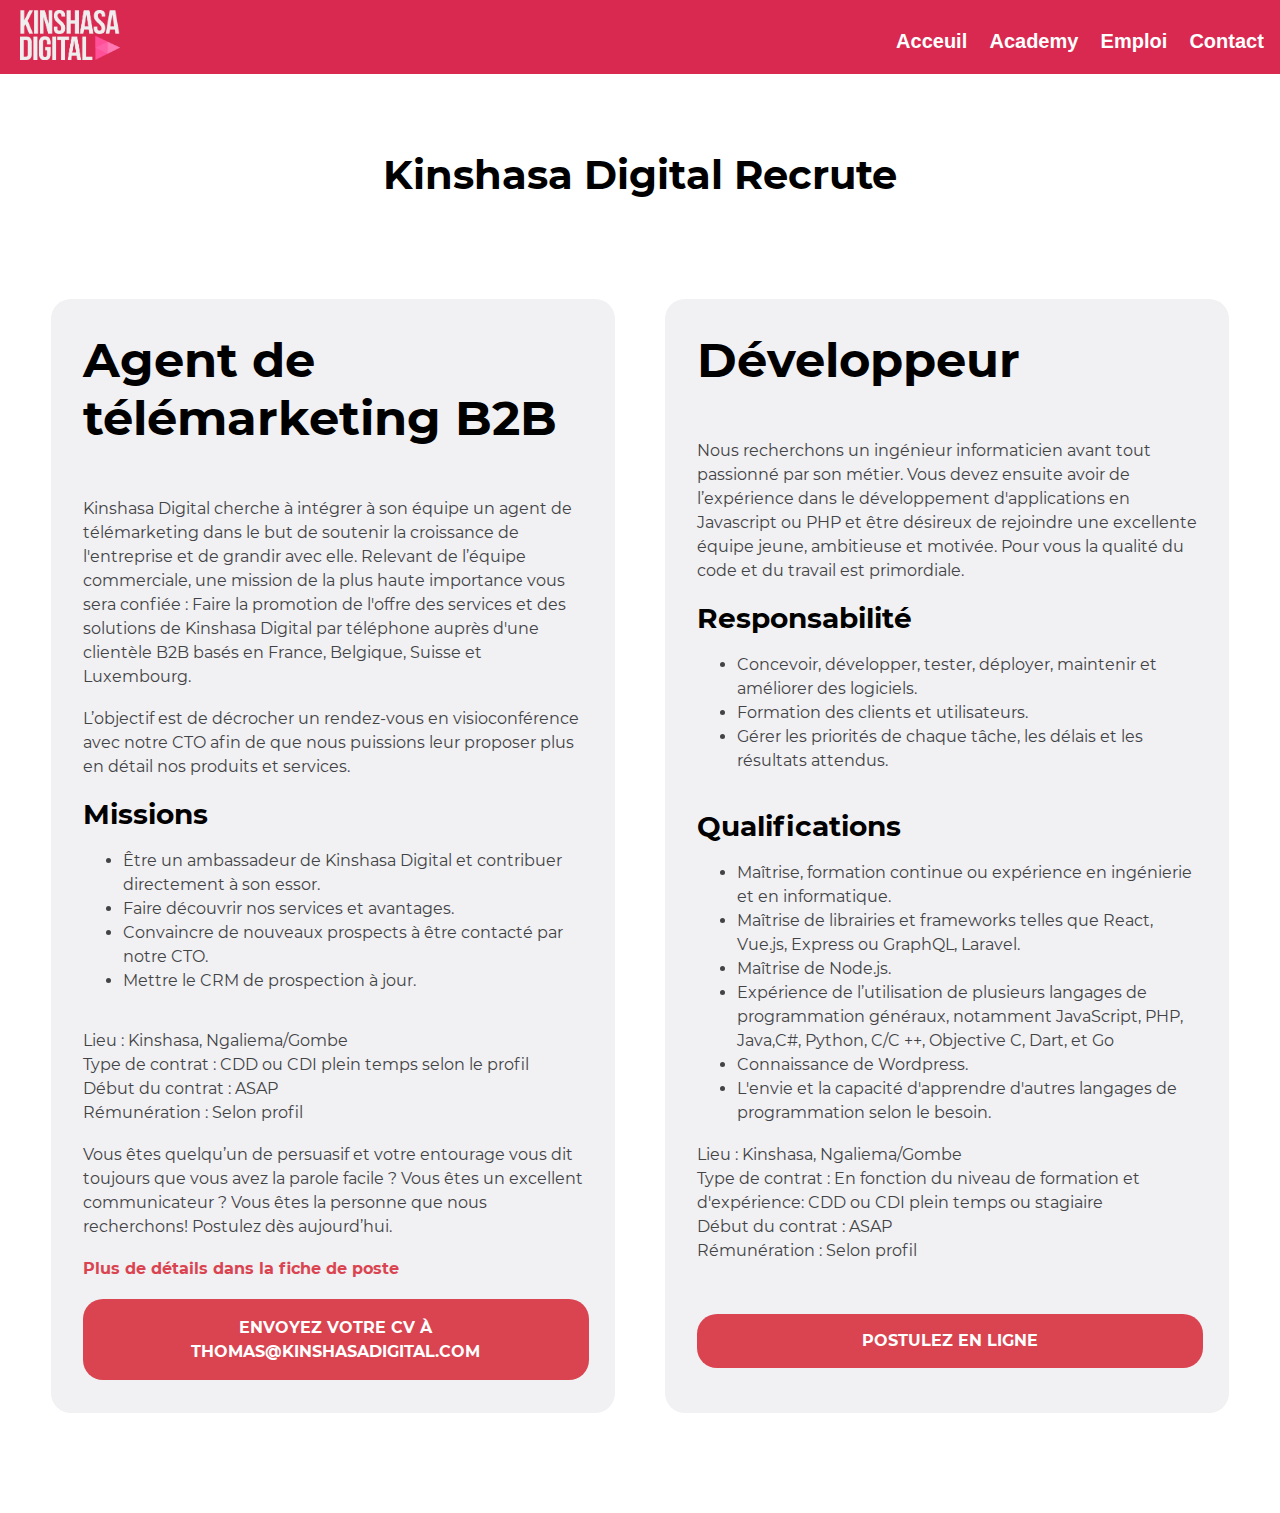
==== Emplois.html @ 3cf55baa "deuxieme page" ====
<!DOCTYPE html>
<html lang="fr">
<head>
    <meta charset="UTF-8">
    <meta http-equiv="X-UA-Compatible" content="IE=edge">
    <meta name="viewport" content="width=device-width, initial-scale=1.0">
    <link rel="stylesheet" type="text/css" href="kda.css">
    <title>Kinshasa Digital Academy</title>
</head>

<body>
	<!-- Logo & Menu -->

	<header>
		<nav>
				<div id="LogoEmplacement">
					<a href=""><img id="LogoKDA" src="images/logo_white.png"></a>
				</div>
				<!-- Logo & Menu -->
				<div id="Menu">
					<ul>
						<a href="index.html"><li>Acceuil</li></a>
						<a href=""><li>Academy</li></a>
						<a href="Emplois.html"><li>Emploi</li></a>
						<a href=""><li>Contact</li></a>
					</ul>
				</div>
		</nav>
	</header>

            <!-- PREMIERE PARTIE DEBUT -->

<section id="premiere-partie1">

    <h1>Kinshasa Digital Recrute</h1>

    <div id="emploi-les-deux-parties">

            <div id="emploi-part-gauche">
                    <h2>Agent de télémarketing B2B</h2>

                    <p>
                        Kinshasa Digital cherche à intégrer à son équipe 
                        un agent de télémarketing dans le but de soutenir 
                        la croissance de l'entreprise et de grandir avec elle. 
                        Relevant de l’équipe commerciale, une mission de 
                        la plus haute importance vous sera confiée : Faire 
                        la promotion de l'offre des services et des solutions de 
                        Kinshasa Digital par téléphone auprès d'une clientèle B2B 
                        basés en France, Belgique, Suisse et Luxembourg.
                    </p>
                    <br>
                    <p>
                        L’objectif est de décrocher un rendez-vous en visioconférence avec 
                        notre CTO afin de que nous puissions leur proposer plus en détail 
                        nos produits et services.
                    </p>
                    <br>
                    <h3>Missions</h3>
                    <br>

                    <ul>
                        <li>Être un ambassadeur de Kinshasa Digital et contribuer directement à son essor.</li>
                        <li>Faire découvrir nos services et avantages.</li>
                        <li>Convaincre de nouveaux prospects à être contacté par notre CTO.</li>
                        <li>Mettre le CRM de prospection à jour.</li>
                    </ul>
                    <br>
                    <br>
                    <p>
                        Lieu : Kinshasa, Ngaliema/Gombe <br>
                        Type de contrat : CDD ou CDI plein temps selon le profil <br>
                        Début du contrat : ASAP <br>
                        Rémunération : Selon profil <br>
                    </p>
                    <br>
                    <p>
                        Vous êtes quelqu’un de persuasif et votre entourage 
                        vous dit toujours que vous avez la parole facile ? 
                        Vous êtes un excellent communicateur ? Vous êtes la personne que 
                        nous recherchons! Postulez dès aujourd’hui.
                    </p>
                    <br>
                    <p id="Plus-de-details">Plus de détails dans la fiche de poste</p>
                    <br>

                    
                         <a id="mailtothomas" href="mailto:THOMAS@KINSHASADIGITAL.COM">ENVOYEZ VOTRE CV À <br> THOMAS@KINSHASADIGITAL.COM</a>
                    
                </div>


            <!---------------------------->


            <div id="emploi-part-droite">
                <h2>Développeur</h2>

                <p>
                    Nous recherchons un ingénieur informaticien avant tout passionné 
                    par son métier. Vous devez ensuite avoir de l’expérience dans 
                    le développement d'applications en Javascript ou PHP et être désireux 
                    de rejoindre une excellente équipe jeune, ambitieuse et motivée. 
                    Pour vous la qualité du code et du travail est primordiale.
                </p>
                <br>
                <h3>Responsabilité</h3>
                <br>
                <ul>
                    <li>Concevoir, développer, tester, déployer, maintenir et améliorer des logiciels.</li>
                    <li>Formation des clients et utilisateurs.</li>
                    <li>Gérer les priorités de chaque tâche, les délais et les résultats attendus.</li>
                </ul>
                <br>
                <br>
                <h3>Qualifications</h3>
                <br>
                <ul>
                    <li>Maîtrise, formation continue ou expérience en ingénierie et en informatique.</li>
                    <li>Maîtrise de librairies et frameworks telles que React, Vue.js, Express ou GraphQL, Laravel.</li>
                    <li>Maîtrise de Node.js.</li>
                    <li>Expérience de l’utilisation de plusieurs langages de programmation généraux, notamment JavaScript, PHP, Java,C#, Python, C/C ++, Objective C, Dart, et Go</li>
                    <li>Connaissance de Wordpress.</li>
                    <li>L'envie et la capacité d'apprendre d'autres langages de programmation selon le besoin.</li>
                </ul>
                <br>

                <p>
                        Lieu : Kinshasa, Ngaliema/Gombe <br>
                        Type de contrat : En fonction du niveau de formation et d'expérience: CDD ou CDI plein temps ou stagiaire <br>
                        Début du contrat : ASAP <br>
                        Rémunération : Selon profil <br>
                </p>
                <br>
                <br>
                
                <a id="postulez-en-ligne" href="mailto:THOMAS@KINSHASADIGITAL.COM">POSTULEZ EN LIGNE</a>
            </div>


    </div>

</section>

    <!-- PREMIERE PARTIE FIN -->


     <!-- DEUXIEME PARTIE DEBUT -->

     <section></section>

</body>
</html>
---- kda.css ----
* {
	margin: 0;
	padding: 0;
}

@font-face {
	font-family: MontserratBlack;
  	src: url(Montserrat/Montserrat-Black.ttf);
}

@font-face {
	font-family: MontserratRegular;
  	src: url(Montserrat/Montserrat-Regular.ttf);
}


@font-face {
	font-family: MontserratBold;
  	src: url(Montserrat/Montserrat-Bold.ttf);
}

@font-face {
	font-family: RobotoRegular;
  	src: url(Roboto/Roboto-Regular.ttf);
}

@font-face {
	font-family: RobotoBold;
  	src: url(Roboto/Roboto-Bold.ttf);
}

@font-face {
	font-family: UbuntuMonoRegular;
  	src: url(Ubuntu_Mono/UbuntuMono-Regular.ttf);
}

@font-face {
	font-family: UbuntuMonoBold;
  	src: url(Ubuntu_Mono/UbuntuMono-Bold.ttf);
}



/*-- Logo & Menu --*/

nav {
	font-family: Roboto, Arial, sans-serif;
	display: flex; 
	width: 100%;
	background-color: #d92950;
	position: fixed;
	z-index: 1;
}

#LogoEmplacement {
	padding: 10px;
}

#LogoKDA {

  height: 50px;
  width: 100px;
  margin-left: 10px;
}

#Menu {
	width: 100%;
	float: right;
}
#Menu > ul {
	display: flex;
	justify-content: space-around;
	margin-left: 750px;
	margin-top: 25px;
	color: white;
	padding: 5px;
	list-style-type: none;
	font-size: 20px;
	font-weight: bold;
}

#Menu > ul > li:hover {
	border-bottom: solid 3px #f3506b;
    transition: 1s solid ease;
}

#Menu > ul > a {

	text-decoration: none;
	color: white;
	

}

/* 

animation bordure
li {
    margin-bottom: 10px;
}

.cool-link {
    display: inline-block;
    color: #000;
    text-decoration: none;
}

.cool-link::after {
    content: '';
    display: block;
    width: 0;
    height: 2px;
    background: #000;
    transition: width .3s;
}

.cool-link:hover::after {
    width: 100%;
    //transition: width .3s;
}

*/


/*-- Logo & Menu --*/



/*-- BESOIN DE DÉVELOPPEURS < QUALIFIÉS > ?--*/

#PARTIEBESOINDE {
	background-image: url(images/hero-background.jpg);
	background-size: cover;
	background-repeat: no-repeat;
    width: 100%;
    height: 100%;


	
}

#PARTIEBESOINDE > h1 {
	font-family: MontserratBlack;
	padding-top: 200px;
	text-align: center;
	color: white;
	font-size: 5.5vw;
	
}

#PARTIEBESOINDE > h1 > #MOTQUALIFIÉS {

	color: yellow;
}
#PARTIEBESOINDE > div {
	display: flex;
	justify-content: center;
	margin-left: 50%;
	position: relative;
	transform: translateX(-50%);
	font-family: Roboto, sans-serif;
	text-decoration: none;
	margin-top: 50px;
	

}


#PlanifierUnAppelDemanderUnAvis > a {
	text-decoration: none;
	color: #da4450;
	background-color: #ffffff;
	border: 2px solid white;
	border-radius: 15px;
	padding: 20px;
	width: 230px;
	font-family: Roboto, sans-serif;
	font-weight: bold;
	text-align: center;
	font-size: 20px;
}

#PlanifierUnAppelDemanderUnAvis > a:hover {
	text-decoration: none;
	color: white;
	background-color: #da4450;
	border: 2px solid white;
	border-radius: 15px;
	padding: 20px;
	width: 230px;
	font-family: Roboto, sans-serif;
	font-weight: bold;
	text-align: center;
	font-size: 20px;


}

#PARTIEBESOINDE > p {
	color: white;
	font-family: MontserratRegular;
	font-size: 15px;
	text-align: center;
	height: 25px;
	margin: 24px;
} 

#PARTIEBESOINDE > #LogoPartieRouge > img {

	margin-right: 55px;
	margin-left: 55px;
	height: 40px;
	padding-bottom: 100px;

}



/*-- BESOIN DE DÉVELOPPEURS < QUALIFIÉS > ?--*/


/*--2e BLOCK BLANC DEBUT--*/
#deuxiemeblock {
	padding-top: 100px;
	background-color: #f1f0f3;
	width: 100%;
	height: 150%;
	display: flex;
	justify-content: space-around;
	padding-bottom: 100px;
}



#photo-texaf-et-cohorte {
	
	width: 45%;

}

#texaf-campus-image{
	border-radius: 20px;
	height: 500px;
	width: 650px;
	margin: 0 0 0 -100px;
}

#Kda-cohorte-2021 {

	margin: 0 0 -50px -350px;
	border-radius: 20px;
	width: 400px;
	height: 300px;
}


/* partie logo */



#la-div-des-logos-rouges {

	width: 55%;
	height: 100%;

	display: flex;
	flex-direction: column;
	
}

#la-div-des-logos-rouges > h1 {
	font-family: MontserratBold;
	margin-right: 55px;
	font-size: 40px;
	height: 40px;
	color: #424345;
	
}

#la-div-flex-des-logos {
	
	display: flex;
	flex-direction: row;
	justify-content: space-around;
}

#les-deux-logo1  {

	
	
}

#les-deux-logo1 > img {

	height: 62px;
	width: 50px;
	display: flex;
	flex-direction: row;
	margin-left: 160px;
	margin-top: 50px;

}

#les-deux-logo1 > p {

font-family: MontserratBold;
color:#383336;
font-size: 20px;
text-align: center;
}

#les-deux-logo1 > img {

	border-bottom: solid 4px #ec5940;
	padding-bottom: 50px;
}


#les-deux-logo2 > img {

	height: 62px;
	width: 50px;
	display: flex;
	flex-direction: row;
	margin-left:120px;
	margin-top: 50px;
}

#les-deux-logo2 > p {

	font-family: MontserratBold;
	color:#383336;
	font-size: 20px;
	text-align: center;
	}

#les-deux-logo2 > img {

	border-bottom: solid 4px #ec5940;
	padding-bottom: 50px;
}

/*--2e BLOCK BLANC FIN--*/


/*--3e BLOCK ROUGE DEBUT--*/

#troisieme-block {

	padding-top: 150px;
	width: 100%;
	height: 100%;
	background-color: #da4450;
}

#troisieme-block > div > h1 {
	font-family: MontserratBold;
	font-size: 40px;
	text-align: center;
	color: white;
	height: 98px;

}

#logos-partenaires {

	
	display: flex;
	flex-direction: row;
	overflow: hidden;

}


/*--3e BLOCK ROUGE FIN--*/



/*--4e BLOCK BLANC DEBUT--*/

#quatrieme-block {
	
	padding-top: 150px;
	width: 100%;
	height: 100%;
	background-color: #f1f0f3;
}



#quatrieme-block > div > h1 {

	font-size: 40px;
	font-family: MontserratBold;
	color: #392546;
	text-align: center;
	height: 98px;
}

#les-deux-block-rouge-jaune {

	display: flex;

	margin-right: 50px;
	margin-left: 50px;
	justify-content: space-evenly;
	padding-bottom: 100px;
}

#block-jaune {

	border-top: solid yellow 10px;
	padding-top: 30px;
	width: 45%;
	text-align: center;
	background-color: white;
	padding-bottom: 50px;

	border-bottom-left-radius: 20px;
	border-bottom-right-radius: 20px;
}

#block-jaune div > p {

	margin-left: 30px;
	margin-right: 30px;
	color: #493755;
	line-height: 24px;
	font-size: 16px;
	font-family: MontserratRegular;
	padding-top: 20px;
	padding-bottom: 50px;

}

#les-deux-block-rouge-jaune > #block-jaune > p {
	color: #da4450;
	font-family: MontserratBold;
	font-size: 28px;

}


#block-jaune div > a {

	background-color: #da4450;
	color: white;
	border-radius: 15px;
	font-family: RobotoRegular;
	font-size: 20px;
	text-decoration: none;
	padding: 15px 25px;
	font-weight: bold;

}

#block-jaune div > a:hover {

	background-color: white;
	color: #da4450;
	border-radius: 15px;
	font-family: RobotoRegular;
	font-size: 20px;
	border: solid #da4450;
	text-decoration: none;
	padding: 15px 25px;
	font-weight: bold;
	

}







#block-rouge {
	border-top: solid #da4450 10px;
	padding-top: 30px;
	width: 45%;
	text-align: center;
	background-color: white;
	padding-bottom: 50px;

	border-bottom-left-radius: 20px;
	border-bottom-right-radius: 20px;
}

#block-rouge div > p {

	margin-left: 30px;
	margin-right: 30px;
	color: #493755;
	line-height: 24px;
	font-size: 16px;
	font-family: MontserratRegular;
	padding-top: 20px;
	padding-bottom: 50px;

}



#les-deux-block-rouge-jaune > #block-rouge > p {

	color: #da4450;
	font-family: MontserratBold;
	font-size: 28px;

}

#block-rouge div > a {

	background-color: #da4450;
	color: white;
	border-radius: 15px;
	font-family: RobotoRegular;
	font-size: 20px;
	text-decoration: none;
	padding: 15px 25px;
	font-weight: bold;

}

#block-rouge div > a:hover {

	background-color: white;
	color: #da4450;
	border-radius: 15px;
	font-family: RobotoRegular;
	font-size: 20px;
	border: solid #da4450;
	text-decoration: none;
	padding: 15px 25px;
	font-weight: bold;
	

}


/*--4e BLOCK BLANC FIN--*/




/*--5e BLOCK ROUGE DEBUT--*/

#cinquieme-block {


	width: 100%;
	height: 100%;
	background-color: #da4450;
	padding-bottom: 100px;

}


#cinquieme-block > h1 {


	text-align: center;
	color: white;
	font-family: MontserratBold;
	font-size: 40px;
	padding-top: 100px;

}

#cinquieme-block > div {

	display: flex;
	flex-direction: row;
	justify-content: space-evenly; 

}

#cinquieme-block  div > button {

	border: none;
	border-radius: 100%;
	margin-top: 300px;
	height: 25px;
	color: #da4450;
	width: 25px;

}

#cinquieme-block  div > button svg {

	height: 25px;
	width: 25px;

}


.position-photo{


	margin-top: 100px;
	margin-bottom: 100px;

	height: 412px;
	width: 330px;
	border-radius: 10px;

}


.position-photo > img {

	
	height: 412px;
	width: 330px;
	border-radius: 10px;
	

}

.position-photo > div > .texte-en-bas-image {

	margin-top: 10px;
	font-family: MontserratRegular;
	font-size: 11px;
	color: white;
	line-height: 15px;
	
}

.image-droite {

	
	display: flex;
	color: #da4450;;
	height: 20px;
	width: 20px;
	float: right;
	border-top-left-radius: 100px;
	border-bottom-left-radius: 100px;
	background-color: white;
	padding-right: 100px;

	
	
}

.image-droite2 {

	
	display: flex;
	color: #da4450;;
	height: 20px;
	width: 20px;
	float: right;
	border-top-left-radius: 100px;
	border-bottom-left-radius: 100px;
	background-color: white;
	padding-right: 100px;

	
	
}

.image-droite3 {

	
	display: flex;
	color: #da4450;;
	height: 20px;
	width: 20px;
	float: right;
	border-top-left-radius: 100px;
	border-bottom-left-radius: 100px;
	background-color: white;
	padding-right: 100px;

	
	
}



.image-droite > img {

	border-radius: 50%;
	padding-left: 1px;

}

.image-droite2 > img {

	border-radius: 50%;
	padding-left: 1px;

}

.image-droite3 > img {

	border-radius: 50%;
	padding-left: 1px;

}

.image-droite > p {


	margin-left: 35px;
	margin-top: 2px;
	font-family: RobotoRegular;
	font-size: 11px;

	
	
}

.image-droite2 > p {


	margin-left: 25px;
	margin-top: 2px;
	font-family: RobotoRegular;
	font-size: 11px;

	
	
}

.image-droite3 > p {


	margin-left: 20px;
	margin-top: 2px;
	font-family: RobotoRegular;
	font-size: 11px;

	
	
}



.position-photo > div > .texte-en-bas-image > a {

	font-family: MontserratRegular;
	font-size: 11px;
	color: white;
	text-decoration: none;
	
}

/*  */

.image-miniscule {

	font-family: UbuntuMonoRegular;
	height: 26px;
	width: 330px;
	background-color: #ef4c59;
	padding: 5px;
	margin-top: 15px;
	color: white;
	font-size: 11px;
	display: flex;
	align-items: center;

}

.image-miniscule > img {

	
	height: 10px;
	width: 10px;


}

.image-miniscule2 {

	font-family: UbuntuMonoRegular;
	height: 26px;
	width: 330px;
	background-color: #ef4c59;
	padding: 5px;
	margin-top: 20px;
	color: white;
	font-size: 11px;
	display: flex;
	align-items: center;


}

.image-miniscule2 > img {

	
	height: 10px;
	width: 10px;


}



/*--5e BLOCK ROUGE FIN--*/


/*--6e BLOCK BLANC DEBUT--*/

#sixieme-block {

	height: 100%;
	width: 100%;
	background-color: #ffffff;
	padding-bottom: 100px;

}

#sixieme-block > h1 {

	text-align: center;
 	font-size: 40px;
	font-family: MontserratBold;
	color: #424345;
	margin-top: 100px;
	padding-bottom: 100px;

}

#sixieme-block > div {


	display: flex;
	justify-content: space-around;
	font-size: 28px;
	font-family: MontserratBold;

	
	}

#premier-block {
	width: 60%;

}

#premier-block > h3 {

	padding: 12px 20px;
	background-color: #da4450;
	color: white;

}



#interieur-premier-block {

	
}

.row {
	
	padding: 30px;
	background-color: #f1f0f3;
	display: flex;
	flex-direction: row;
	justify-content: space-around;
	font-size: 20px;
	font-family: UbuntuMonoRegular;
	color: #424345;
}

.row > div {
	display: flex;
	flex-direction: column;
	align-items: center;
}

.image-et-text > img {

		
		height: 45px;
		width: 45px;


}

.image-et-text2 > img {


	height: 45px;
	width: 45px;


}

.image-et-text2 {

margin-right: 15px;

}

.image-et-text3 > img {


	height: 45px;
	width: 45px;


}

.image-et-text3 {

margin-right: 25px;

}

.image-et-text4 > img {


	height: 45px;
	width: 45px;


}

.image-et-text4 {

margin-right: 50px;

}



#deuxieme-block {
	width: 35%;
}

#deuxieme-block > h3 {

	padding: 12px 20px;
	background-color: #331f40;
	color: white;


}

#deuxieme-block > div {

	border: solid #f1f0f3;
	background-color: #f1f0f3;
	border-bottom-left-radius: 20px;
	border-bottom-right-radius: 20px;

	
}

#cadre-interieur-block2 {

	background-color: #dfdee1;
	margin: 40px;padding: 20px;
	height: 250px;
	border-radius: 20px;
	

}

#interieur-block2 {
	font-family: UbuntuMonoRegular;
	color: #424345;
	font-size: 20px;
	width: 90%;
	height: 90%;
	line-height: 31px;
	
	margin-top: 35%;
	margin-left: 50%;
	position: relative;
	transform: translate(-50%, -50%);
	display: flex;
	flex-direction: column;
	justify-content: center;
	align-items: center;

}

.row:nth-child(4) {

	border-bottom-right-radius: 20px;
	border-bottom-left-radius: 20px;
}


/*--6e BLOCK BLANC FIN--*/

/*--7e BLOCK ROUGE DEBUT--*/

#septieme-block {

	width: 100%;
	height: 100%;
	background-color: #ae3953;
	padding-bottom: 100px;
	
}

#septieme-block div > h1 {
	padding-top: 100px;
	text-align: center;
	color: white;
	font-size: 40px;
	font-family: MontserratBold;
	padding-bottom: 50px;
}

#div-des-quatres-logos{

	display: flex;
	display: flex;
	justify-content: center;
	flex-direction: row;
	justify-content: space-evenly;
	padding-bottom: 150px;
	margin-left: 50%;
	position: relative;
	transform: translateX( -50%);
}

.block-du-logo {
	
}

.block-du-logo > .bordure-image  {

	width: 300px;
	
}

#sept-logo {
	display: flex;
	flex-direction: row;
		justify-content: space-evenly;
}



.block-du-logo > .bordure-image > div > p {
	
	font-family: UbuntuMonoBold;
	font-size: 25px;
	padding-top: 30px;
	color: white;
	text-align: center;
	
}

.bordure {
	height: 40px;
	width: 34px;
	padding: 20px;
	border: solid 1px white;
	border-radius: 10px;
}

.fleche {
	height: 40px;
	width: 40px;
	padding: 20px;
}

#button-de-fin-sept {

	
	

	margin-left: 50%;
	position: relative;
	transform: translateX(-50%);

}

#button-de-fin-sept > a {


	
	background-color: #da4450;
	font-family: RobotoRegular;
	color: white;
	font-size: 20px;
	padding: 20px;
	display: flex;
	justify-content: center;
	
	width: 200px;
	margin-left: 50%;
	position: relative;
	transform: translateX(-50%);
	text-decoration: none;
	border-radius: 15px;
	


}

#button-de-fin-sept > a:hover {


	
	background-color: #ae3953;
	font-family: RobotoRegular;
	color: white;
	border: solid white;
	font-size: 20px;
	padding: 20px;
	display: flex;
	justify-content: center;
	
	width: 200px;
	margin-left: 50%;
	position: relative;
	transform: translateX(-50%);
	text-decoration: none;
	border-radius: 15px;
}

/* 8e BLOCK BLANC DEBUT */



#huitieme-block {

	background-color: #f1f0f3;
	height: 100%;
	width: 100%;

}

#main-8e-block {

	display: flex;
	justify-content: space-evenly;
	padding-top: 100px;
}

#main-8e-block > div > h1 {

	font-size: 40px;
	color: 	#424345;
	
}


#main-8e-block > div > h1 > span {

	color: 	#da4450
}



#partie-gauche {

	padding: 0px 15px;

	height: 650px;
	width: 600px;
	font-family: MontserratBold;
	

}

#partie-gauche > p {

	font-family: MontserratRegular;
	font-size: 16px;
	line-height: 24px;
	padding-top: 50px;
	color: #464a4e;
}

#partie-gauche > img {

	height: 210px;
	width: 570px;
	padding-top: 50px;
}


#partie-droite {
	
	display: flex;
	flex-direction: row;
	

}

.boite1 {


	height: 324px;
	width: 300px;
}

.boite2 {


	height: 324px;
	width: 300px;
}



.contenu-boite {

	height: 260px;
	width: 230px; 

	margin-left: 50%;
	position: relative;
	transform: translateX(-50%);
	margin-top: 10px;
	background-color: #ffffff;
	border-radius: 20px;
	padding: 20px;
}

.contenu-boite > img {

	height: 50px;
	width: 50px;
}

.contenu-boite > h3 {

	font-family: MontserratBold;
	font-size: 24px;

	color: #424345;
}

.contenu-boite > p {

	font-family: MontserratRegular;
	font-size: 16px;
	padding-top: 10px;
	line-height: 24px;
	color: #424345;
}



/* 8e BLOCK BLANC FIN */


/* 9e BLOCK NOIR DEBUT */

#neuvieme-block {

	height: 100%;
	width: 100%;
	background-color: #111111;
}
#main-neuvieme-block {

	height: 250px;
	width: 1230px;
	padding-top: 100px;
	margin-left: 50%;
	position: relative;
	transform: translateX(-50%);

}


#main-neuvieme-block > h1 {


	height: 47px;
	color: white;
	font-size: 40px;
	display: flex;
	justify-content: center;
	text-align: center;
	padding-bottom: 50px;
	font-family: MontserratBold;
	

}

#partenaires {

	display: flex;
	flex-direction: row;
	justify-content: space-evenly;
	align-items: center;
	height: 56px;
	width: 670px;

	margin-left: 50%;
	position: relative;
	transform: translateX(-50%);
}



#partenaires > img:nth-child(1) {


	height: 20px;
	width: 112px;

}

#partenaires > img:nth-child(2) {


	height: 35px;
	width: 40px;

}

#partenaires > img:nth-child(3) {


	height: 56px;
	width: 130px;

}

#partenaires > img:nth-child(4) {


	height: 36px;
	width: 56px;

}

#partenaires > img:nth-child(5) {


	height: 40px;
	width: 83px;

}



/* 9e BLOCK NOIR FIN */



/* 10e BLOCK BLANC DEBUT */

#dixieme-block {
	width: 100%;
}

#main-dixieme-block {
	padding-top: 150px;
	
	background-color: white;
	width: 100%;
}

#main-dixieme-block2 {
	
	display: flex;
	flex-direction: row;
	justify-content: space-evenly;
	

}

#main-dixieme-block > h1 {

	text-align: center;
	color: #424345;
	font-size: 40px;
	font-family: MontserratBold;
	padding-bottom: 50px;

}

.block-des-images1 {


	height: 271px;
	width: 280px;
}
.block-des-images1 > img {


	height: 168px;
	width: 250px;

	border-radius: 20px;
}

.block-des-images1 > p {

	font-size: 16px;
	font-family: MontserratRegular;
	height: 70px;
	width: 250px;
	margin-left: 50%;
	position: relative;
	transform: translateX(-50%);
	border-radius: 20px;
	padding-top: 10px;

}


#les-iframes {

	display: flex;
	flex-direction: row;
	justify-content: space-evenly;
	padding-top: 20px;
	padding-bottom: 150px;
}

.modif-iframe {

	height: 430px;
	width: 270px;

}



/* 10e BLOCK BLANC FIN */



/* 11e BLOCK NOIR DEBUT */



#main-onzieme-block {

	padding-top: 100px;
	width: 100%;
	height: 100%;
	background-color: #2d2d2d;
	padding: 160px 0px 96px;
	display: flex;

}

#part-gauche{

	color: white;
	padding: 0px 15px;
	width: 50%;

}

#part-gauche > address {

	font-size: 25px;
	font-family: RobotoRegular;
	height: 229px;
	width: 650px;
	line-height: 33px;
	
	font-style: normal;
	margin-left: 20px;
	
}

#part-gauche > div > a {

color: #da4347;
font-size: 25px;
font-family: RobotoRegular;
line-height: 33px;
text-decoration: none;
margin-left: 20px;

}



#part-gauche > div > a:hover {

	color: #da4347;
	font-size: 25px;
	font-family: Roboto, sans-serif;
	line-height: 33px;
	text-decoration: none;
	border-bottom: solid 3px #da4347;
	transition: 1s solid ease;	
	margin-left: 20px;

	
}

#reseaux-sociaux {

	padding-top: 50px;
	


}

#part-droite {

	
	height: 405px;
	width: 650px;
}


	
#part-droite > p {


	font-size: 22px;
	line-height: 33px;
	font-family: MontserratRegular;
	color: white;
	padding-bottom: 20px;
	
}

#Bold {
	font-family: MontserratBold;
}

#adresse-mail {

	display: flex;

}

#adresse-mail > #mail1 > input {

	height: 54px;
	width: 470px;
	font-size: 16px;
}

#adresse-mail > div > input::placeholder {


	font-size: 20px;
	padding-left: 10px;
}



#adresse-mail > div > button {

	height: 56px;
	width: 136px;
	padding: 15px 15px;
	font-size: 20px;
	background-color:#da4450;
	font-family: RobotoRegular;
	font-weight: 700;
	color: white;
	border: none;
	border-top-right-radius: 20px;
	border-bottom-right-radius: 20px;

}

#adresse-mail > div > button:hover {

	height: 56px;
	width: 136px;
	padding: 15px 15px;
	font-size: 20px;
	font-family: RobotoRegular;
	font-weight: 700;
	color: rgba(24,0,39,.87);
	
	background-color: #2d2d2d;;
	border-top-right-radius: 20px;
	border-bottom-right-radius: 20px;

}


#button1 {
	margin-top: 1px;
}

#part-droite > a {

	font-size: 20px;
	font-family: MontserratBold;
	color: white;
	text-decoration: none;

}

/* 11e BLOCK NOIR FIN */


/* EMPLOIS - PART 1 DEBUT */

#premiere-partie1 {

	height: 100%;
	width: 100%;


}

#emploi-les-deux-parties {

	display: flex;
	justify-content: space-evenly;
	padding-bottom: 100px;
}

#premiere-partie1 > h1 {

	font-family: MontserratBold;
	font-size: 40px;
	color: black;
	padding-top: 150px;
	text-align: center;
	padding-bottom: 100px;

}

#emploi-part-gauche {

	background-color: #f1f0f3;
	
	padding: 32px;
	height: 1050px;
	width: 500px;
	border-radius: 20px;
}

#emploi-part-gauche > h2 {

	font-family: MontserratBold;
	font-size: 48px;
	padding-bottom: 50px;
}

#emploi-part-gauche > p {

	font-family: MontserratRegular;
	font-size: 16px;
	color: #424345;
	line-height: 24px;
}

#emploi-part-gauche > h3 {

	font-family: MontserratBold;
	font-size: 28px;


}

#emploi-part-gauche > ul {

	padding: 0 0 0 40px;
	font-size: 16px;
	line-height: 24px;
	color: #424345;
	font-family: MontserratRegular;

}

#Plus-de-details {

	font-family: MontserratBold !important;
	font-size: 16px;
	color: #da4450 !important;

}

#mailtothomas {

	height: 81px;
	width: 506px;
	background-color:#da4450;
	display: flex;
	flex-direction: column;
	justify-content: center;
	align-items: center;
	text-align: center;
	border-radius: 20px;
	font-family: MontserratBold;
	text-decoration: none;
	font-size: 16px;
	line-height: 24px;
	color: white;
	

}

#mailtothomas:hover {

	height: 81px;
	width: 506px;
	background-color:#f1f0f3;
	display: flex;
	flex-direction: column;
	justify-content: center;
	align-items: center;
	text-align: center;
	border-radius: 20px;
	font-family: MontserratBold;
	text-decoration: none;
	font-size: 16px;
	line-height: 24px;
	color: black;
	border: solid 2px #da4450;
	

}





/* */

#emploi-part-droite {

	background-color: #f1f0f3;
	padding: 32px;
	height: 1050px;
	width: 500px;
	border-radius: 20px;
}

#emploi-part-droite > h2 {

	font-family: MontserratBold;
	font-size: 48px;
	padding-bottom: 50px;
	
}




#emploi-part-droite > p {

	font-family: MontserratRegular;
	font-size: 16px;
	color: #424345;
	line-height: 24px;
}

#emploi-part-droite > h3 {

	font-family: MontserratBold;
	font-size: 28px;


}

#emploi-part-droite > ul {

	padding: 0 0 0 40px;
	font-size: 16px;
	line-height: 24px;
	color: #424345;
	font-family: MontserratRegular;

}

#postulez-en-ligne {

	height: 54px;
	width: 506px;
	background-color:#da4450;
	display: flex;
	flex-direction: column;
	justify-content: center;
	align-items: center;
	text-align: center;
	border-radius: 20px;
	font-family: MontserratBold;
	text-decoration: none;
	font-size: 16px;
	line-height: 24px;
	color: white;
	margin-top: 15px;

}

#postulez-en-ligne:hover {

	height: 54px;
	width: 506px;
	background-color:#f1f0f3;
	display: flex;
	flex-direction: column;
	justify-content: center;
	align-items: center;
	text-align: center;
	border-radius: 20px;
	font-family: MontserratBold;
	text-decoration: none;
	font-size: 16px;
	line-height: 24px;
	color: black;
	border: solid 2px #da4450;
	margin-top: 15px;
	

}

/* EMPLOIS - PART 1 FIN */


/* EMPLOIS - PART 2 DEBUT */
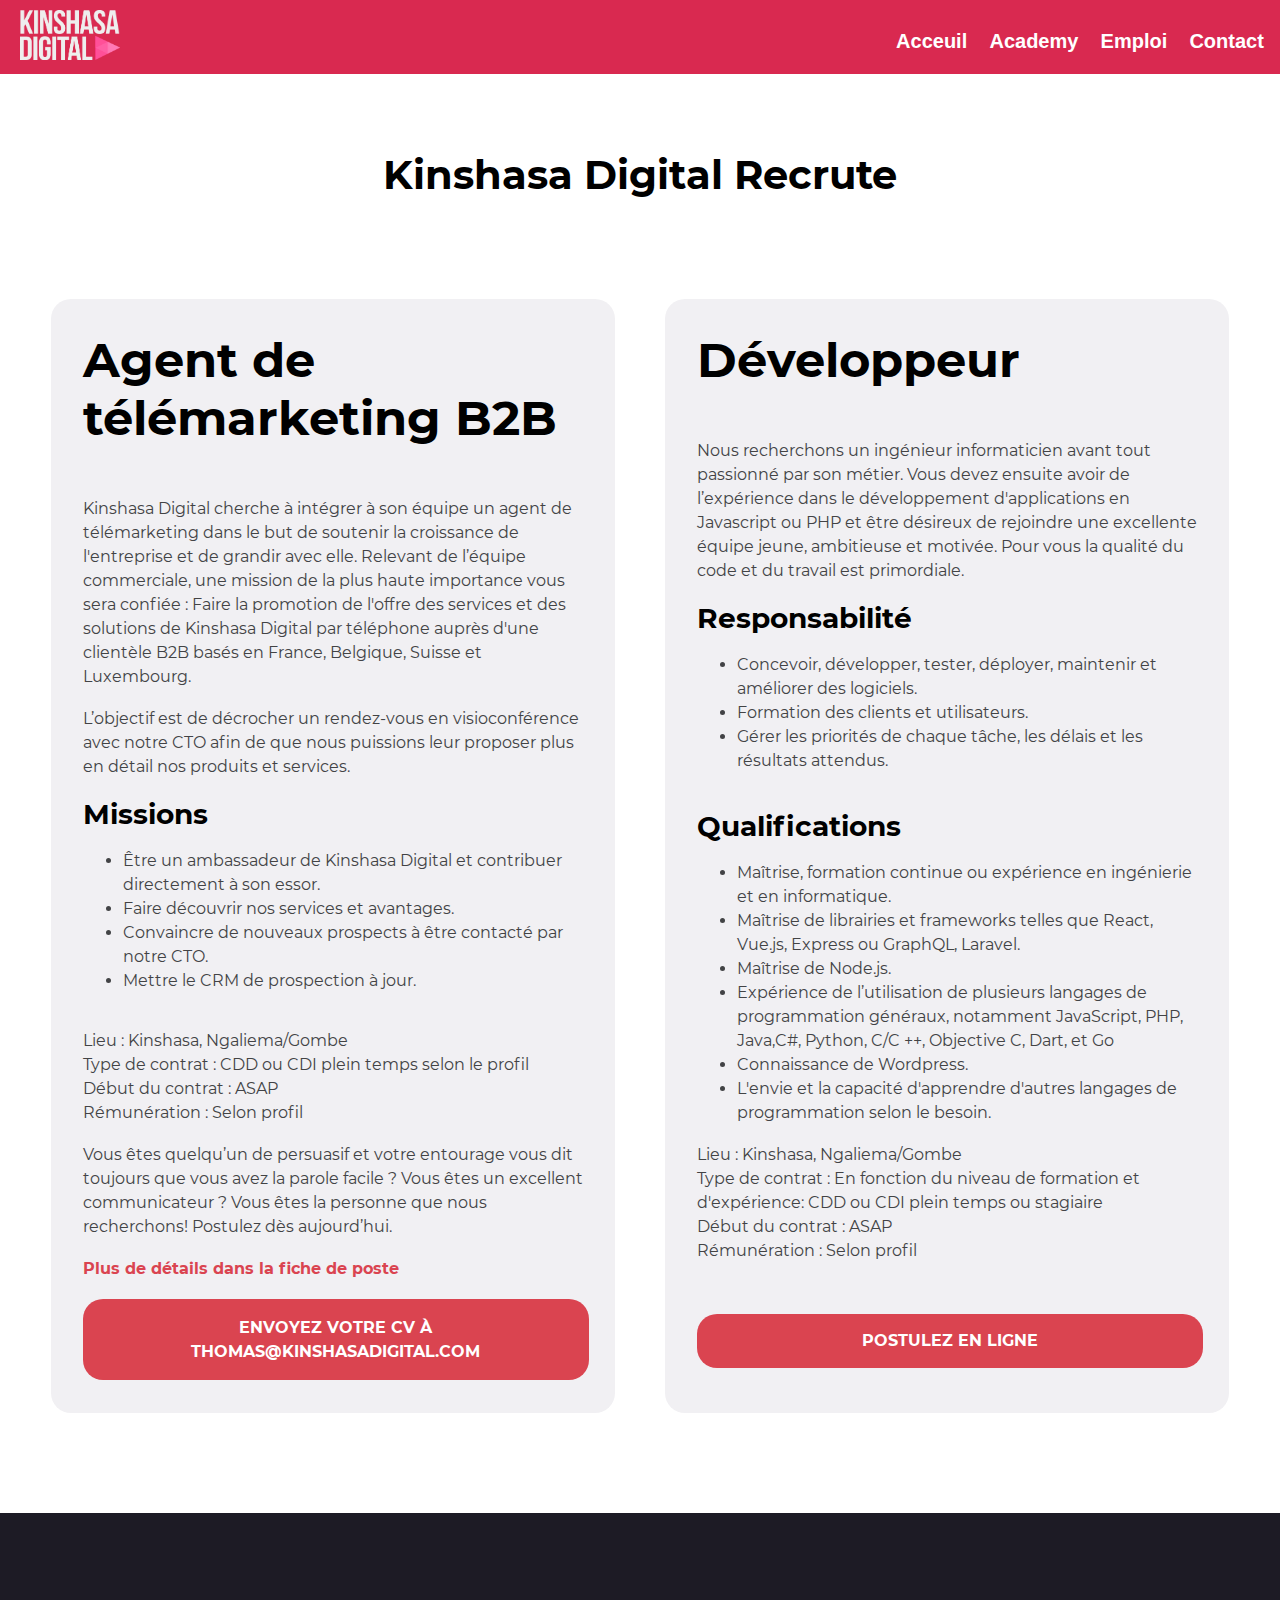
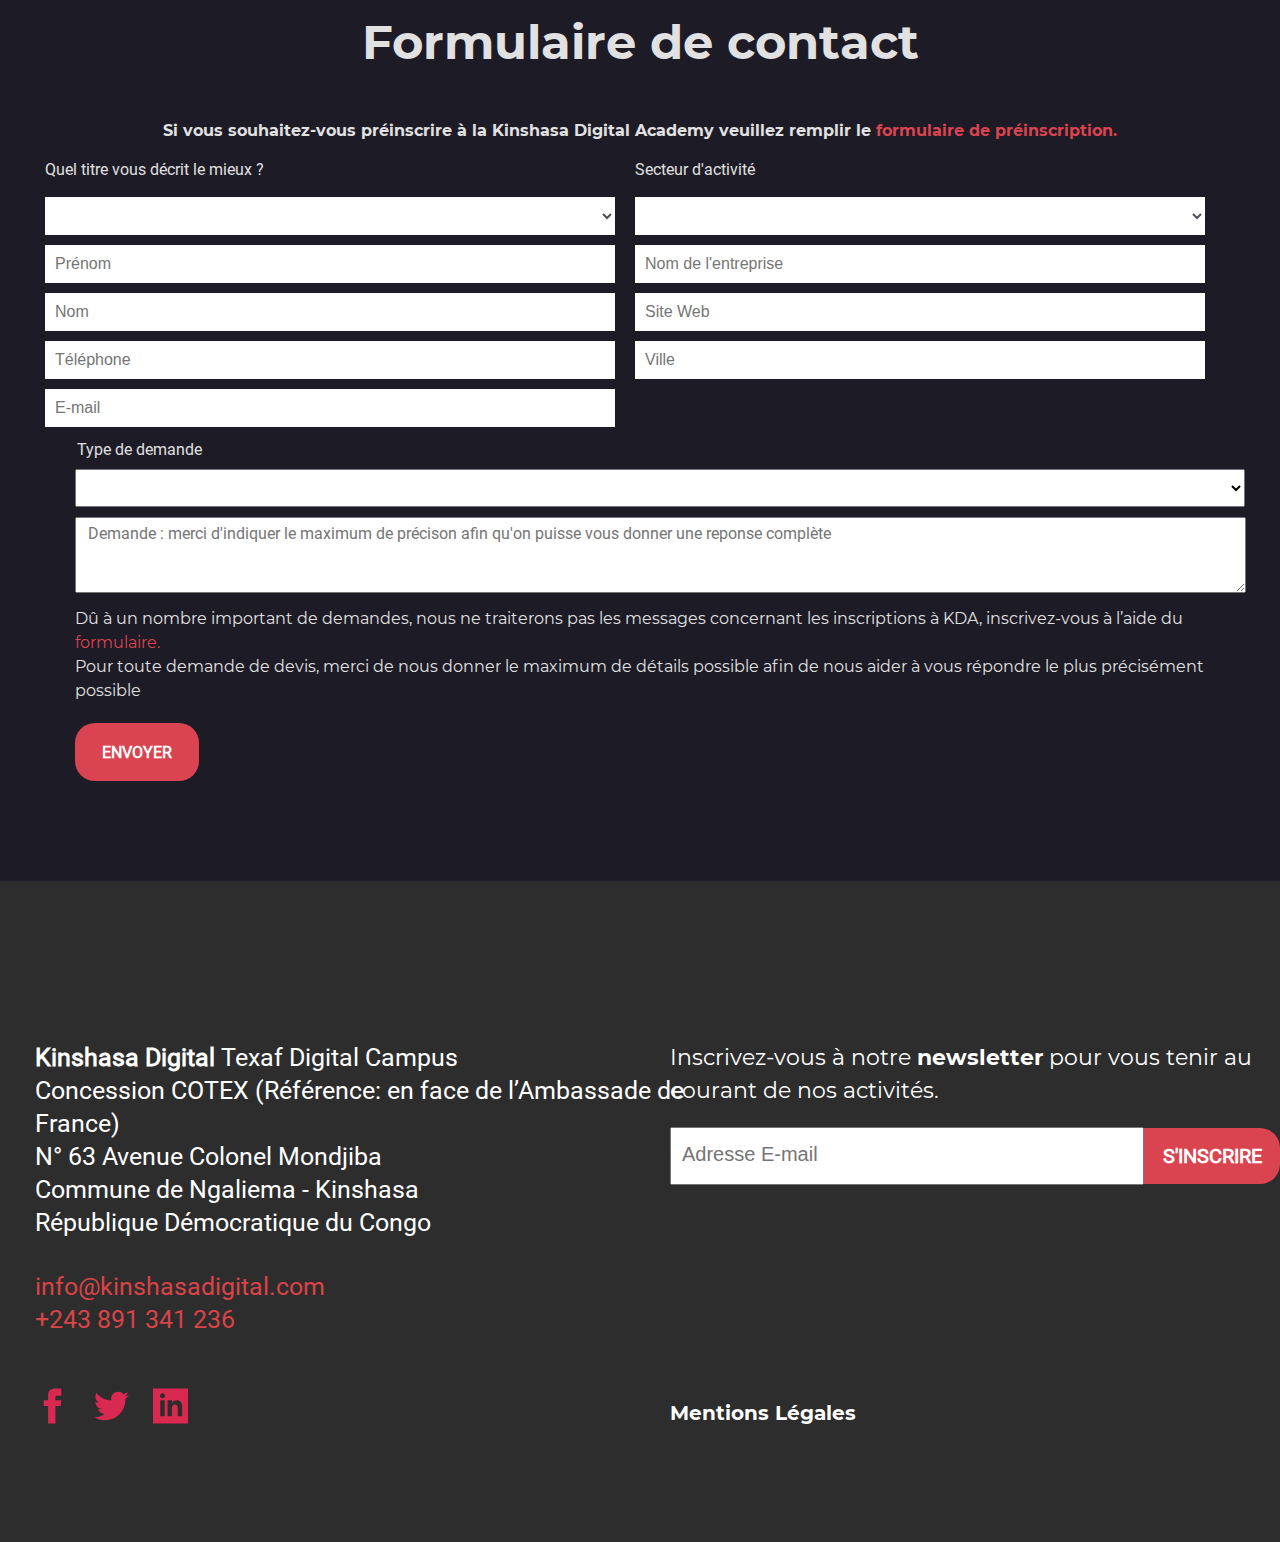
==== commit b87d0320: "FIN AVANT RECTI" ====
--- a/Emplois.html
+++ b/Emplois.html
@@ -145,9 +145,178 @@
     <!-- PREMIERE PARTIE FIN -->
 
 
-     <!-- DEUXIEME PARTIE DEBUT -->
-
-     <section></section>
+     <!-- LAST PART -->
+
+<section id="last-part">
+
+        <h2>Formulaire de contact</h2>
+        
+        <p>Si vous souhaitez-vous préinscrire à la Kinshasa Digital Academy veuillez remplir le <span id="span1">formulaire de préinscription.</span></p>
+
+
+        <div id="last-formulaire" >
+<form action="">
+            <div id="last-formulaire-gauche">
+                <label for="">Quel titre vous décrit le mieux ?</label>
+                <br>
+                <br>
+                <select name="" id="">
+                    <option value="" hidden></option>
+                    <option value="">Consultant</option>
+                    <option value="">Entrepreuneur</option>
+                    <option value="">Etudiant</option>
+                    <option value="">Representant d'une Start-up</option>
+                    <option value="">Representant d'une PME</option>
+                    <option value="">Representant d'une Grande entreprise</option>
+                    <option value="">Representant d'une ONG</option>
+                    <option value="">Autre</option>
+                </select>
+
+                <input type="text" placeholder="Prénom">
+                <input type="text" placeholder="Nom">
+                <input type="tel" placeholder="Téléphone">
+                <input type="email" placeholder="E-mail">
+                
+
+            </div>
+            
+
+            <div id="last-formulaire-droite">
+
+                <label for="">Secteur d'activité</label>
+                <br>
+                <br>
+                <select name="" id="">
+                    <option value="" hidden></option>
+                    <option value="">Agriculture et foresterie</option>
+                    <option value="">Aéroport</option>
+                    <option value="">Construction</option>
+                    <option value="">Centrées des données / IT</option>
+                    <option value="">Exportateur</option>
+                    <option value="">Eduction</option>
+                    <option value="">Gouvernement</option>
+                    <option value="">Services Santé</option>
+                    <option value="">Hopital</option>
+                    <option value="">Industrie de manufacturing</option>
+                    <option value="">Militaire / Defense</option>
+                    <option value="">Exploitation Miniere</option>
+                    <option value="">Pétroliere</option>
+                    <option value="">Location</option>
+                    <option value="">Supermarché / Centre Commercial</option>
+                    <option value="">Télécommunication</option>
+                    <option value="">Transport</option>
+                    <option value="">Traitement d'eau</option>
+                    <option value="">Autre</option>
+                </select>
+
+                <input type="text" placeholder="Nom de l'entreprise">
+                <input type="text" placeholder="Site Web">
+                <input type="text" placeholder="Ville">
+              
+
+            </div>
+
+        </div>
+
+        <!-- exterieur du formulaire -->
+
+        <label for="" id="type-de-demande">Type de demande</label>
+        <select name="" id="last-formulaire-en-bas">
+            <option value="" hidden></option>
+            <option value="">Consultant</option>
+            <option value="">Entrepreuneur</option>
+            <option value="">Etudiant</option>
+            <option value="">Representant d'une Start-up</option>
+            <option value="">Representant d'une PME</option>
+            <option value="">Representant d'une Grande entreprise</option>
+            <option value="">Representant d'une ONG</option>
+            <option value="">Autre</option>
+        </select>
+
+        <textarea name="" id="texteareaform" cols="" rows="" placeholder="Demande : merci d'indiquer le maximum de précison afin qu'on puisse vous donner une reponse complète"></textarea>
+
+        <p id="dernier-paragraphe">Dû à un nombre important de demandes, nous ne traiterons pas les messages 
+            concernant les inscriptions à KDA, inscrivez-vous à l’aide du <span id="lastmodifpetitmot">formulaire.</span><br>
+            Pour toute demande de devis, merci de nous donner le maximum de détails
+             possible afin de nous aider à vous répondre le plus précisément possible
+        </p>
+
+        <button id="last-button">ENVOYER</button>
+
+    </form>
+</section>
+
+
+
+            <!--FIIINN-->
+
+
+            <footer>
+								
+                <section id="onzieme-block">
+                
+                <div id="main-onzieme-block">
+                
+                        <div id="part-gauche">
+                
+                            <address>
+                                <strong>Kinshasa Digital</strong> 
+                                Texaf Digital Campus <br>
+                                Concession COTEX (Référence: en face de l’Ambassade de France) <br>
+                                N° 63 Avenue Colonel Mondjiba <br>
+                                Commune de Ngaliema - Kinshasa <br>
+                                République Démocratique du Congo <br>
+                            </address>
+                
+                            <div>
+                                <a href="mailto:info@kinshasadigital.com">info@kinshasadigital.com</a> <br>	
+                                <a href="tel:+243891341236">+243 891 341 236</a>	
+                            </div>
+                
+                            <div id="reseaux-sociaux">
+                                
+                                <a href=""><img src="iconmonstr-facebook-1.svg" alt=""></a>
+                                <a href=""><img src="iconmonstr-twitter-1.svg" alt=""></a>
+                                <a href=""><img src="iconmonstr-linkedin-2.svg" alt=""></a>
+                            </div>
+                        </div>
+                
+                
+                
+                        <div id="part-droite">
+                
+                            <p>Inscrivez-vous à notre <span id="Bold">newsletter</span> pour vous tenir au courant de nos activités.</p>
+                
+                            <div id="adresse-mail" >
+                
+                                <div id="mail1"><input type="mail" placeholder="Adresse E-mail"></div>
+                                <div id="button1"><button>S'INSCRIRE</button></div>
+                                
+                
+                            </div>
+                
+                            <br>
+                            <br>
+                            <br>
+                            <br>
+                            <br>
+                            <br>
+                            <br>
+                            <br>
+                            <br>
+                            <br>
+                            <br>
+                            <br>
+                
+                
+                
+                            <a href="">Mentions Légales</a>
+                
+                        </div>
+                
+                </div>
+                </section>
+                </footer>
 
 </body>
 </html>--- a/kda.css
+++ b/kda.css
@@ -1815,4 +1815,293 @@
 /* EMPLOIS - PART 1 FIN */
 
 
-/* EMPLOIS - PART 2 DEBUT */+/* EMPLOIS - LAST-PART */
+
+#last-part {
+	height: 100%;
+	width: 100%;	
+	background-color: #1d1b25;
+	padding-bottom: 100px;
+}
+
+#last-part > h2 {
+	
+	padding-top: 100px;
+	font-family: MontserratBold;
+	font-size: 48px;
+	color: #e1e1e2;
+	padding-bottom: 50px;
+	text-align: center;
+
+}
+
+#last-part > p {
+	
+
+	font-family: MontserratBold;
+	font-size: 16px;
+	color: #e1e1e2;
+	padding-bottom: 20px;
+	text-align: center;
+
+}
+
+#last-part > p  > #span1{
+	
+
+	font-family: MontserratBold;
+	font-size: 16px;
+	color: #da4450;
+	padding-bottom: 20px;
+	text-align: center;
+
+}
+
+#last-formulaire > form{
+	
+	display: flex;
+	justify-content: center;
+}
+
+#last-formulaire-gauche {
+	height: 280px;
+	width: 560px;
+	padding: 0px 15px;
+	
+}
+
+#last-formulaire-gauche > label{
+
+	font-family: RobotoRegular;
+	font-size: 16px;
+	color: #e0e0e1;
+	
+
+}
+
+#last-formulaire-gauche > select{
+
+	height: 38px;
+	width: 570px;
+
+	outline: none;
+
+	border: none;
+	background-color: white;
+	color: #495057;
+	font-size: 16px;
+
+}
+
+#last-formulaire-gauche > select:focus{
+
+	height: 38px;
+	width: 570px;
+	border: solid 2px #562842;
+	padding: 6px 28px 6px 12px;
+	font-size: 16px;
+	color: #495057;
+
+
+}
+
+#last-formulaire-gauche > input{
+
+	height: 38px;
+	width: 550px;
+	outline: none;
+	border: none;
+	font-size: 16px;
+	color: #495057;
+	margin-top: 10px;
+	padding-left : 10px;
+	padding-right: 10px;
+
+}
+
+#last-formulaire-gauche > input:focus{
+
+	height: 38px;
+	height: 38px;
+	width: 550px;
+	outline: none;
+	border: none;
+	font-size: 16px;
+	color: #495057;
+	margin-top: 10px;
+	padding-left : 10px;
+	padding-right: 10px;
+	border: solid 2px #562842;
+}
+
+/* */
+
+
+#last-formulaire-droite {
+	height: 280px;
+	width: 600px;
+	padding: 0px 15px;
+	
+}
+
+#last-formulaire-droite > label{
+
+	font-family: RobotoRegular;
+	font-size: 16px;
+	color: #e0e0e1;
+
+}
+
+#last-formulaire-droite > select{
+
+	height: 38px;
+	width: 570px;
+
+	outline: none;
+
+	border: none;
+	background-color: white;
+	color: #495057;
+	font-size: 16px;
+
+}
+
+#last-formulaire-droite > select:focus{
+
+	height: 38px;
+	width: 570px;
+	border: solid 2px #562842;
+	padding: 6px 28px 6px 12px;
+	font-size: 16px;
+	color: #495057;
+
+
+}
+
+#last-formulaire-droite > input{
+
+	height: 38px;
+	width: 550px;
+	outline: none;
+	border: none;
+	font-size: 16px;
+	color: #495057;
+	margin-top: 10px;
+	padding-left : 10px;
+	padding-right: 10px;
+
+}
+
+#last-formulaire-droite > input:focus{
+
+	height: 38px;
+	height: 38px;
+	width: 550px;
+	outline: none;
+	border: none;
+	font-size: 16px;
+	color: #495057;
+	margin-top: 10px;
+	padding-left : 10px;
+	padding-right: 10px;
+	border: solid 2px #562842;
+}
+
+#type-de-demande {
+	font-size: 16px;
+	font-family: RobotoRegular;
+	color: #e0e0e1;
+	margin-left: 77px;
+	
+}
+
+#last-formulaire-en-bas {
+	margin-top: 10px;
+	height: 38px;
+	width: 1170px;
+	margin-left: 75px;
+}
+
+#texteareaform {
+	height: 62px;
+	width: 1145px;
+	padding: 6px 12px;
+	margin-left: 75px;
+	margin-top: 10px;
+	font-family: RobotoRegular;
+	font-size: 16px;
+}
+
+#dernier-paragraphe {
+	margin-top: 10px;
+	height: 96px;
+	width: 1178px;
+	margin-left: 75px;
+	font-size: 16px;
+	line-height: 24px;
+	font-family: MontserratRegular !important;
+	text-align: left !important;
+}
+
+#lastmodifpetitmot {
+
+	font-family: MontserratRegular !important;
+	color: #da4450;
+
+
+}
+
+#lastmodifpetitmot:hover {
+
+	border-bottom: solid 2px #da4450;
+
+}
+
+#last-button {
+	
+	
+
+		height: 58px;
+		width: 124px;
+		background-color:#da4450;
+		display: flex;
+		margin-left: 75px;
+		justify-content: center;
+		align-items: center;
+		text-align: center;
+		border-radius: 20px;
+		font-family: RobotoRegular;
+		text-decoration: none;
+		font-size: 16px;
+		border: none;
+		color: white;
+		font-weight: 700;
+		
+	
+	
+}
+
+#last-button:hover {
+	
+	
+
+	height: 58px;
+	width: 124px;
+	background-color: #1d1b25;
+	display: flex;
+	margin-left: 75px;
+	justify-content: center;
+	align-items: center;
+	text-align: center;
+	border-radius: 20px;
+	font-family: RobotoRegular;
+	text-decoration: none;
+	font-size: 16px;
+	border: solid 2px #da4450;;
+	color: white;
+	font-weight: 700;
+	padding-bottom: 100px;
+	
+
+
+}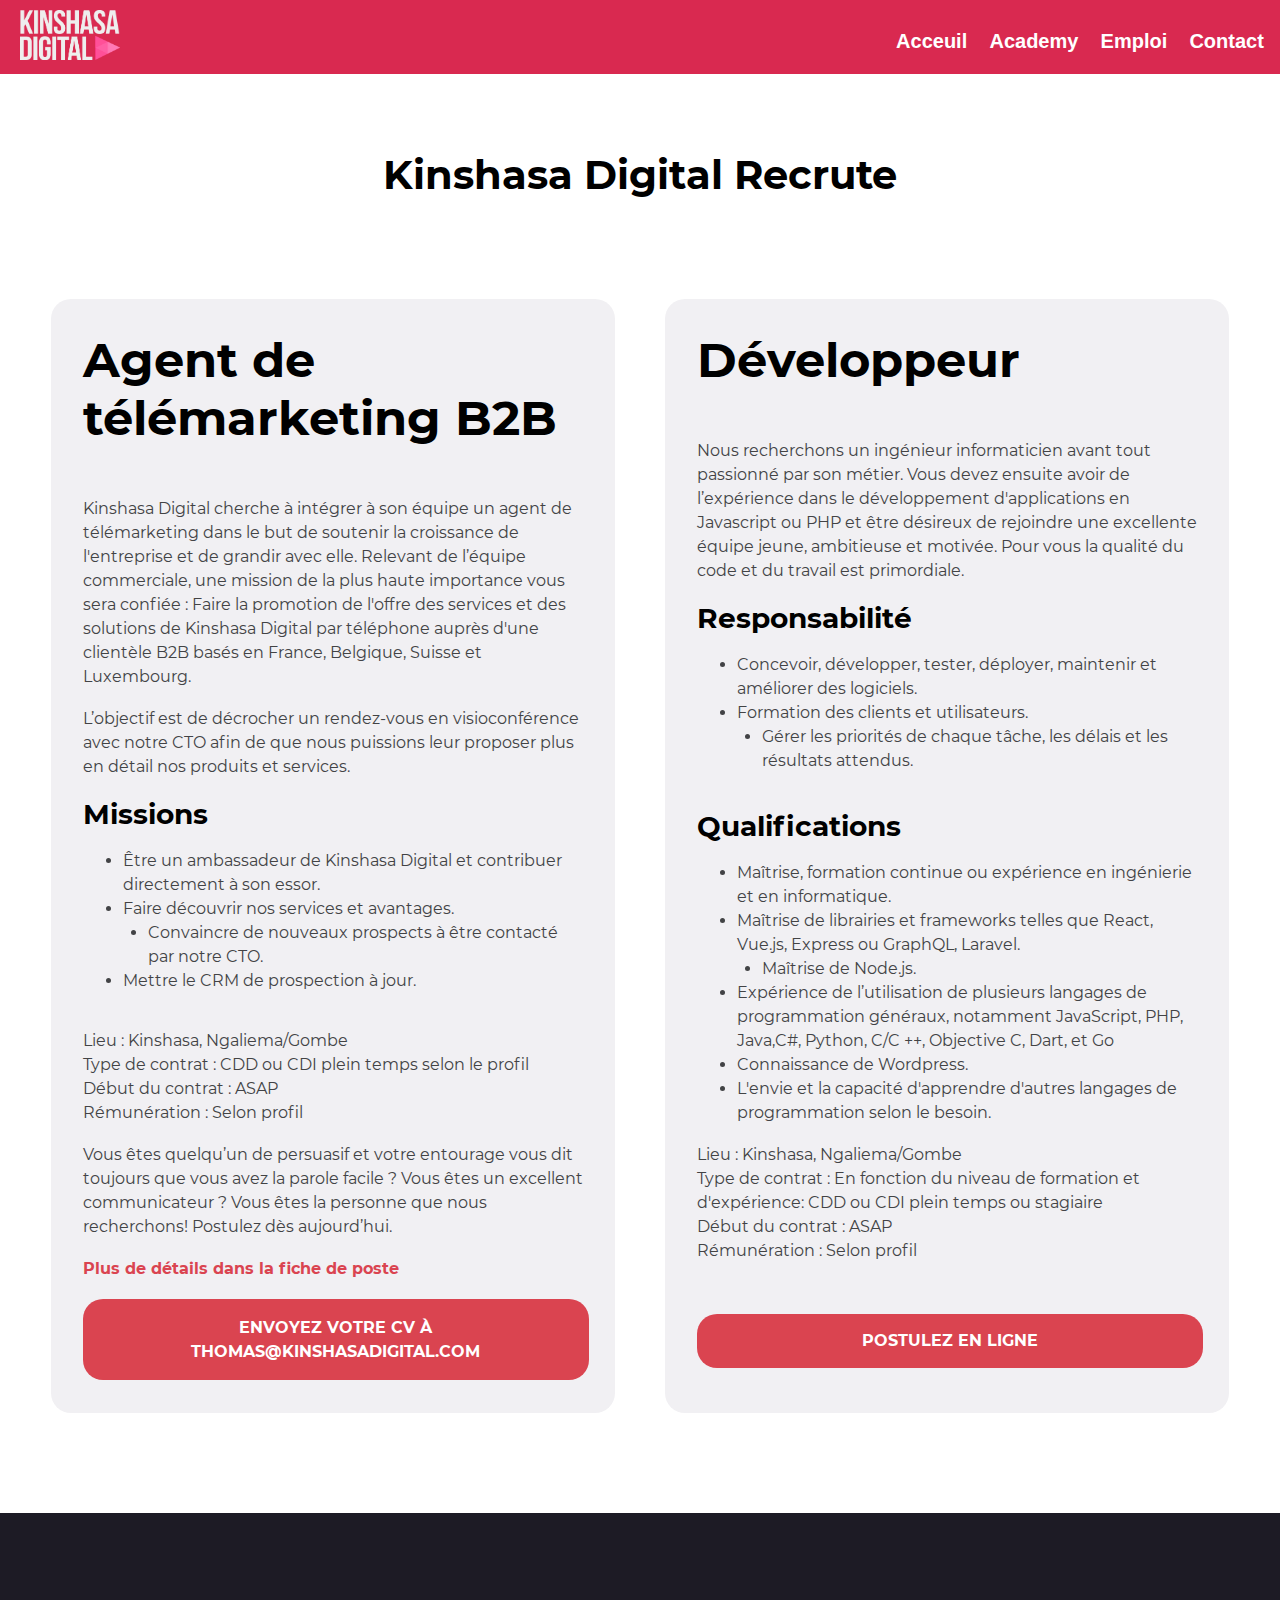
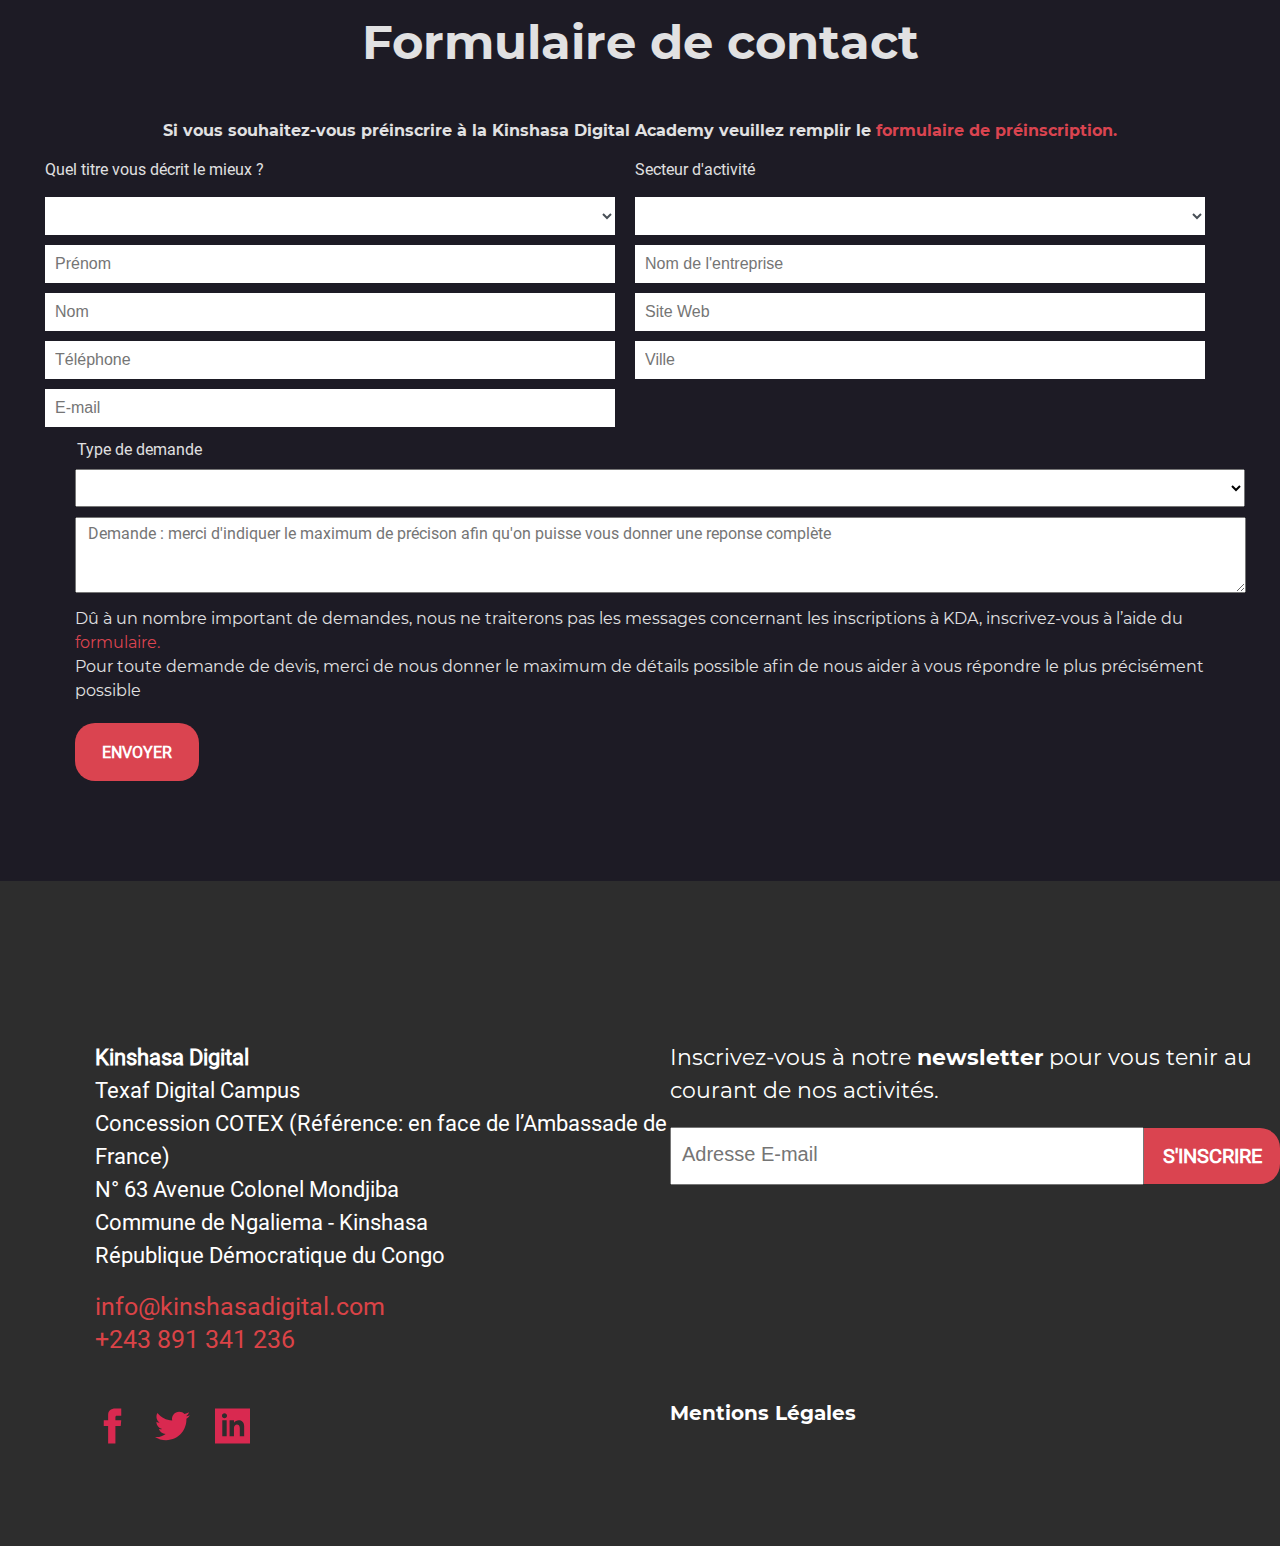
==== commit 40820acf: "Rectification" ====
--- a/Emplois.html
+++ b/Emplois.html
@@ -260,7 +260,7 @@
                         <div id="part-gauche">
                 
                             <address>
-                                <strong>Kinshasa Digital</strong> 
+                                <strong>Kinshasa Digital</strong> <br>
                                 Texaf Digital Campus <br>
                                 Concession COTEX (Référence: en face de l’Ambassade de France) <br>
                                 N° 63 Avenue Colonel Mondjiba <br>
@@ -274,10 +274,13 @@
                             </div>
                 
                             <div id="reseaux-sociaux">
+                            <ul>
+                               <li><a href=""><img src="iconmonstr-facebook-1.svg" alt=""></a></li>
+                               <li><a href=""><img src="iconmonstr-twitter-1.svg" alt=""></a></li>
+                               <li><a href=""><img src="iconmonstr-linkedin-2.svg" alt=""></a></li> 
                                 
-                                <a href=""><img src="iconmonstr-facebook-1.svg" alt=""></a>
-                                <a href=""><img src="iconmonstr-twitter-1.svg" alt=""></a>
-                                <a href=""><img src="iconmonstr-linkedin-2.svg" alt=""></a>
+                               
+                            </ul>
                             </div>
                         </div>
                 
--- a/kda.css
+++ b/kda.css
@@ -1442,7 +1442,7 @@
 	width: 100%;
 	height: 100%;
 	background-color: #2d2d2d;
-	padding: 160px 0px 96px;
+	padding: 160px 0px 96px !important;
 	display: flex;
 
 }
@@ -1457,14 +1457,14 @@
 
 #part-gauche > address {
 
-	font-size: 25px;
+	font-size: 22px;
 	font-family: RobotoRegular;
 	height: 229px;
-	width: 650px;
+	width: 640px;
 	line-height: 33px;
-	
 	font-style: normal;
-	margin-left: 20px;
+	margin-left: 80px;
+	padding-bottom: 20px;
 	
 }
 
@@ -1475,7 +1475,7 @@
 font-family: RobotoRegular;
 line-height: 33px;
 text-decoration: none;
-margin-left: 20px;
+margin-left: 80px;
 
 }
 
@@ -1490,18 +1490,26 @@
 	text-decoration: none;
 	border-bottom: solid 3px #da4347;
 	transition: 1s solid ease;	
-	margin-left: 20px;
-
-	
-}
-
-#reseaux-sociaux {
-
+	margin-left: 80px;
+
+	
+}
+
+#reseaux-sociaux > ul {
+
+	display: flex;
 	padding-top: 50px;
-	
-
-
-}
+	margin-left: 80px;
+	list-style-type: none;	
+
+}
+
+#reseaux-sociaux > ul > li:nth-child(2), li:nth-child(3){
+
+margin-left: 25px;
+
+}
+
 
 #part-droite {
 
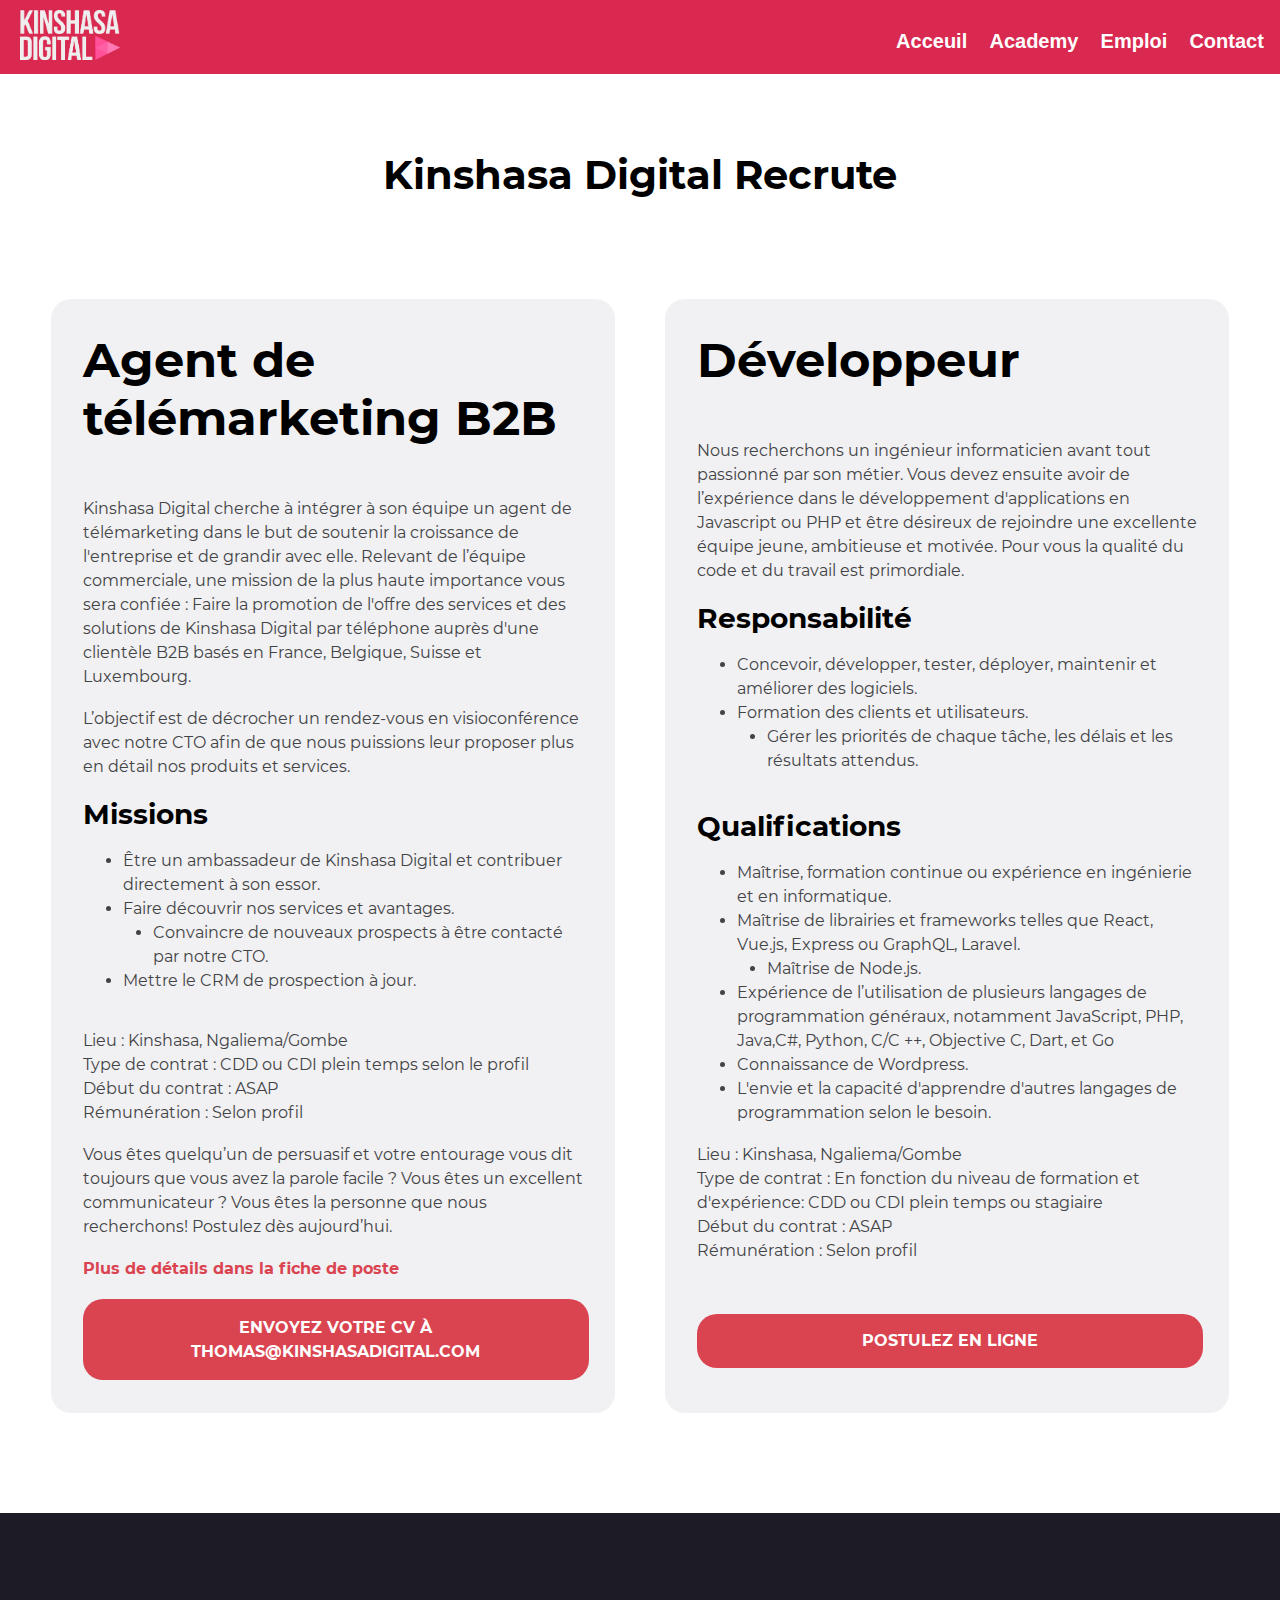
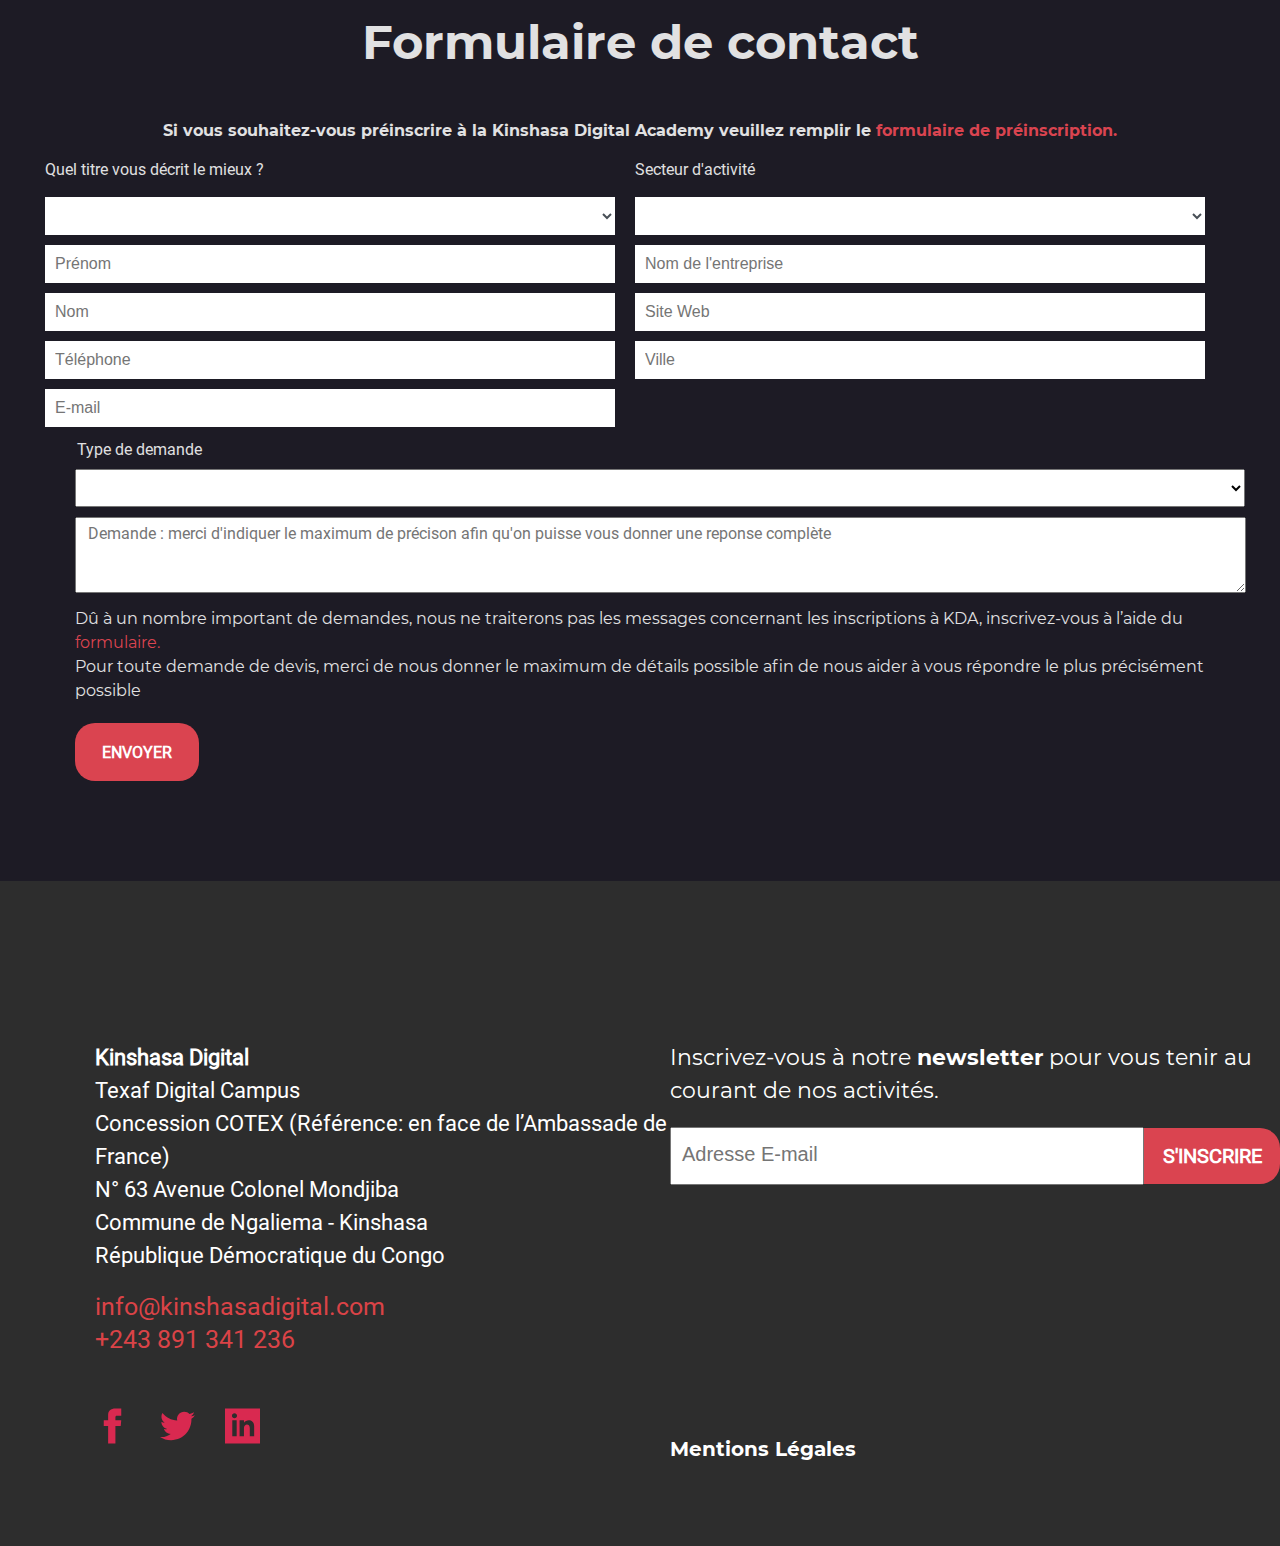
==== commit 96925637: "recti" ====
--- a/Emplois.html
+++ b/Emplois.html
@@ -310,6 +310,8 @@
                             <br>
                             <br>
                             <br>
+                            <br>
+                            <br>
                 
                 
                 
--- a/kda.css
+++ b/kda.css
@@ -1506,7 +1506,8 @@
 
 #reseaux-sociaux > ul > li:nth-child(2), li:nth-child(3){
 
-margin-left: 25px;
+	margin-left: 30px;
+	
 
 }
 
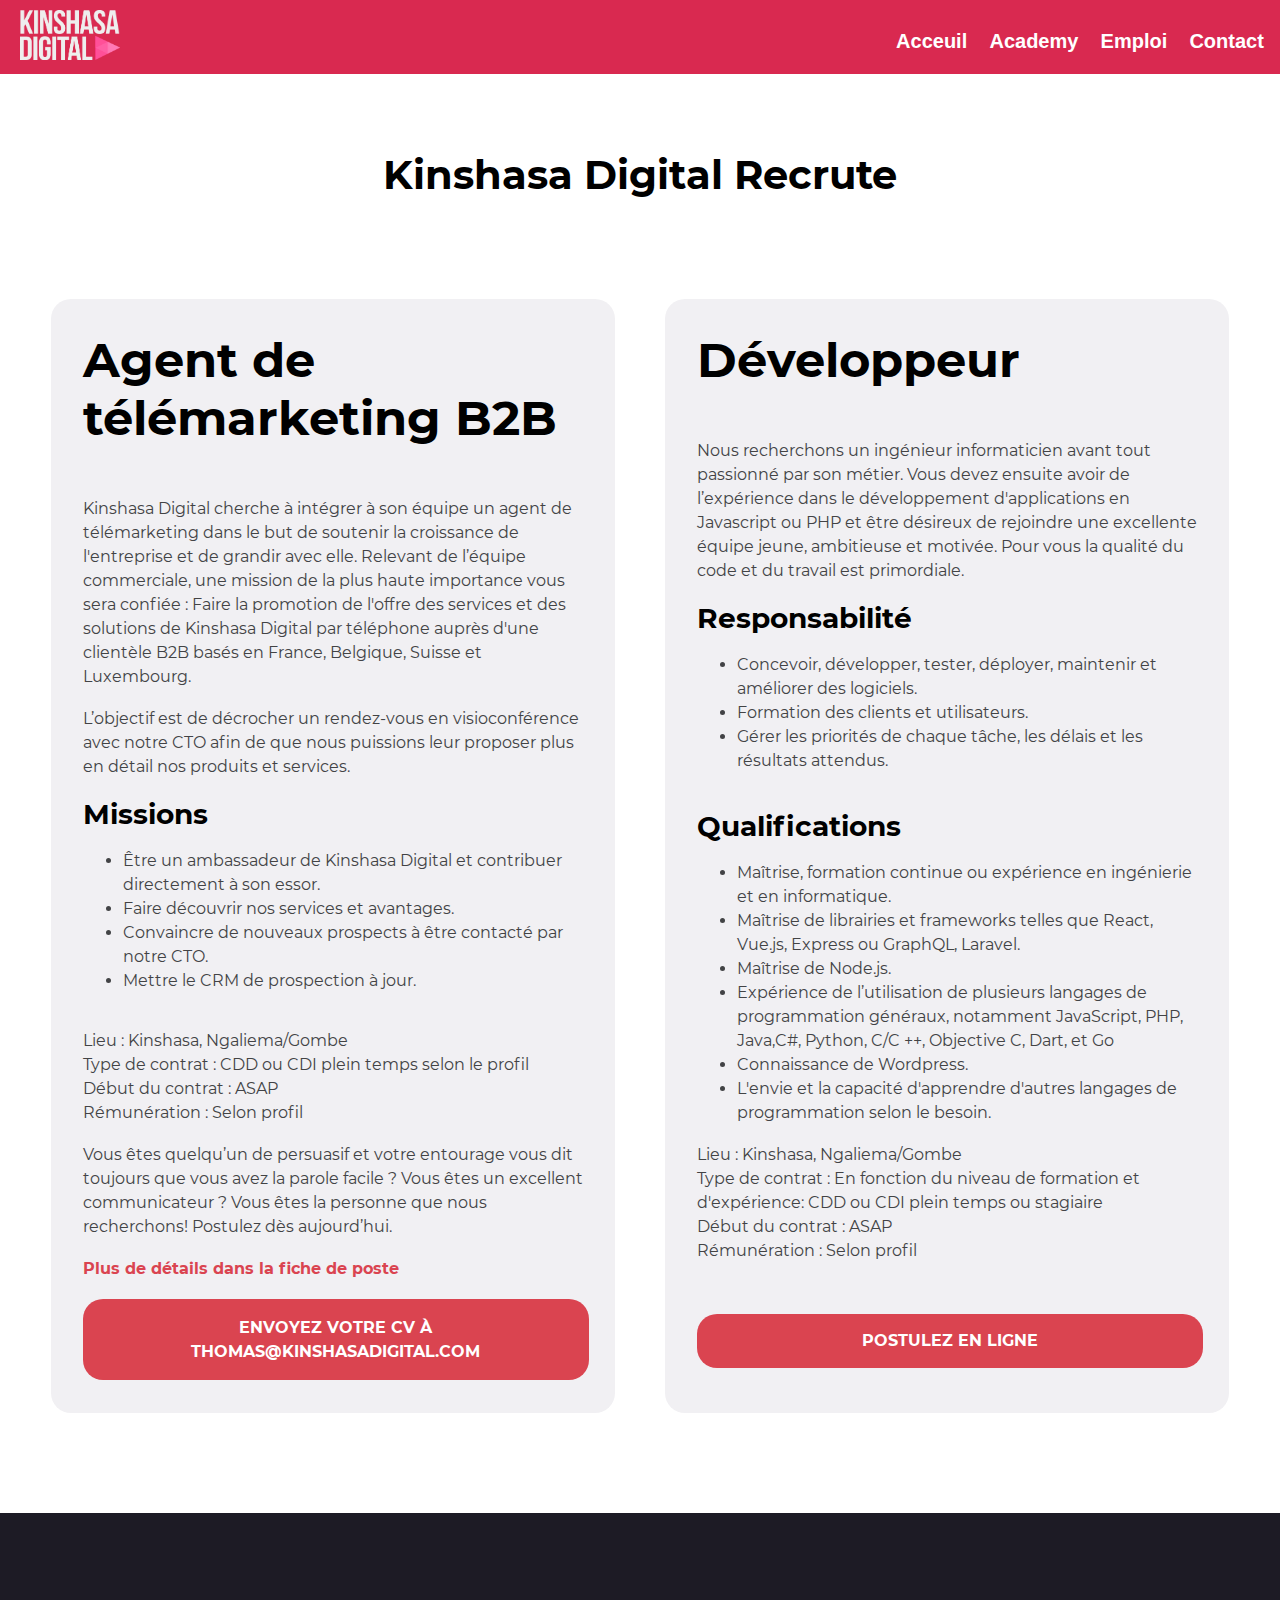
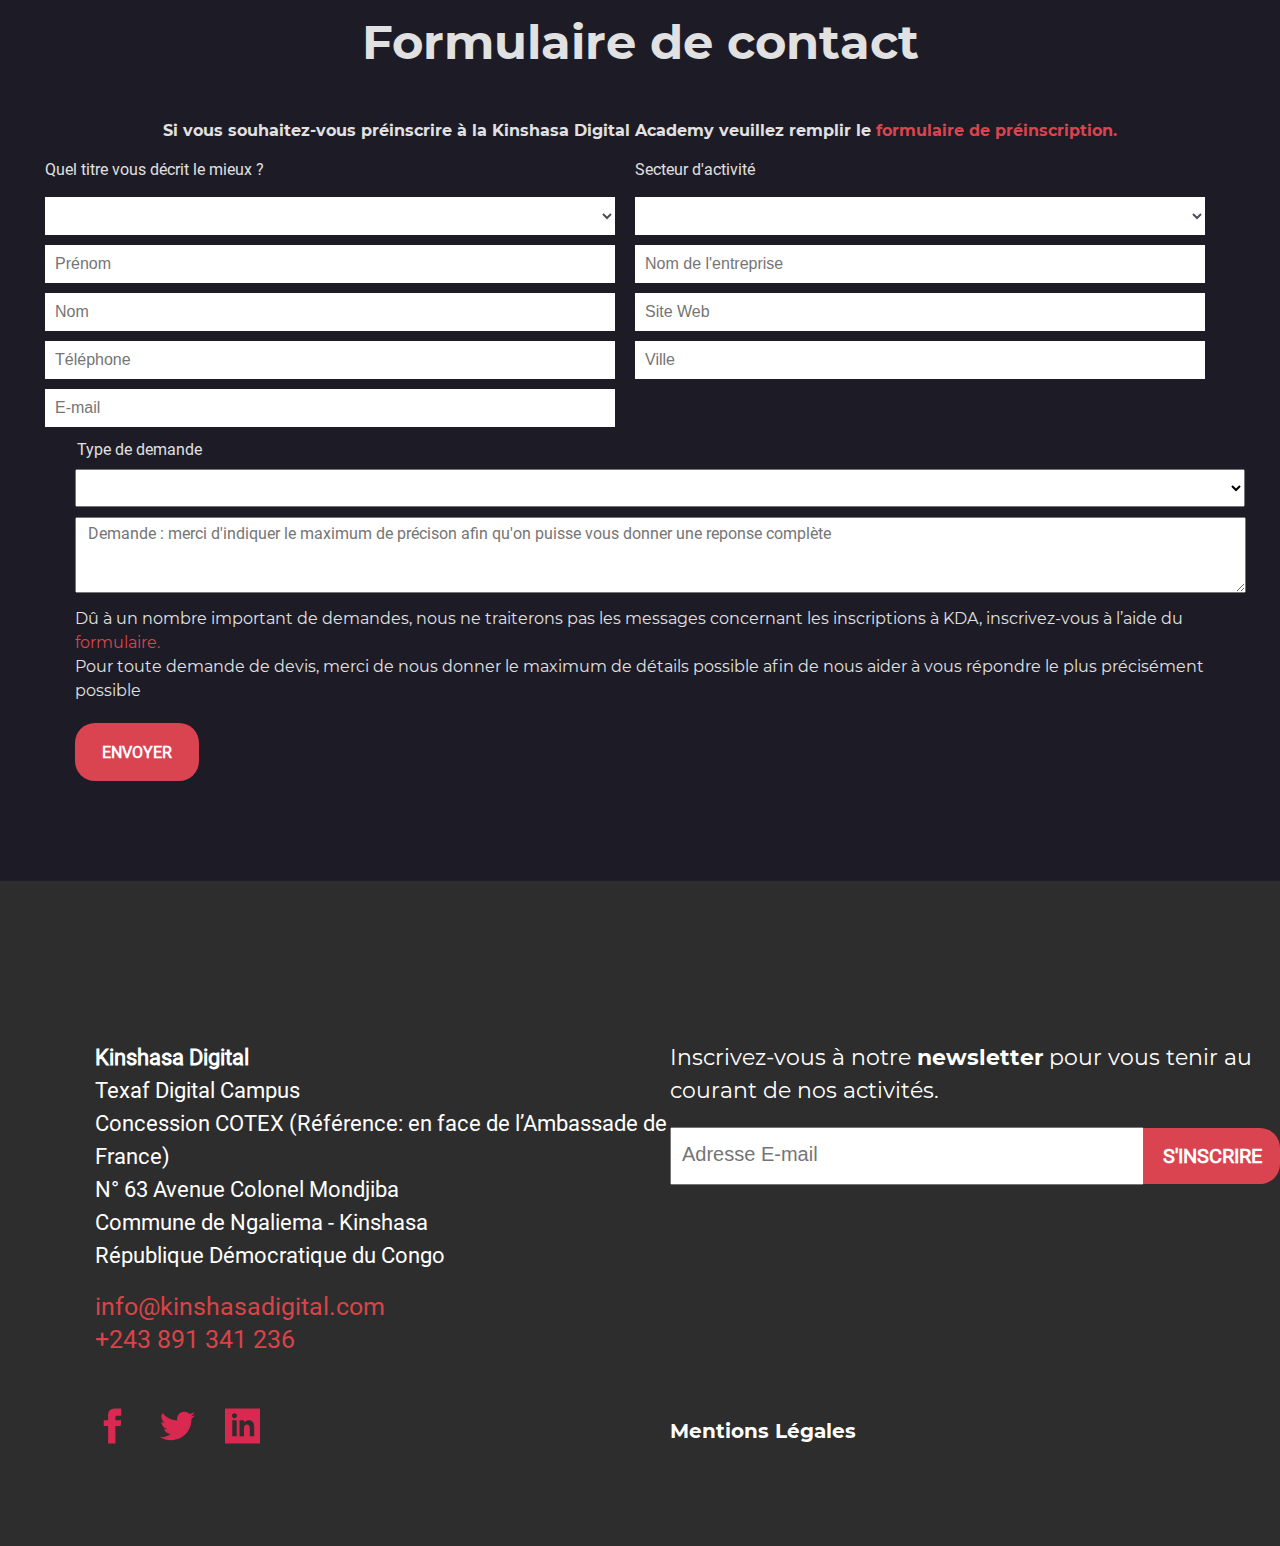
==== commit f9f08073: "recti" ====
--- a/Emplois.html
+++ b/Emplois.html
@@ -14,17 +14,17 @@
 	<header>
 		<nav>
 				<div id="LogoEmplacement">
-					<a href=""><img id="LogoKDA" src="images/logo_white.png"></a>
+					<a href=""><img id="LogoKDA" src="images/logo_white.png" alt="Kinshasa Digital Academie"></a>
 				</div>
 				<!-- Logo & Menu -->
 				<div id="Menu">
-					<ul>
-						<a href="index.html"><li>Acceuil</li></a>
-						<a href=""><li>Academy</li></a>
-						<a href="Emplois.html"><li>Emploi</li></a>
-						<a href=""><li>Contact</li></a>
-					</ul>
-				</div>
+					
+                    <a href="index.html">Acceuil</a>
+                    <a href="">Academy</a>
+                    <a href="Emplois.html">Emploi</a>
+                    <a href="">Contact</a>
+                
+            </div>
 		</nav>
 	</header>
 
@@ -90,7 +90,7 @@
                 </div>
 
 
-            <!---------------------------->
+            <!-- huh -->
 
 
             <div id="emploi-part-droite">
@@ -154,96 +154,98 @@
         <p>Si vous souhaitez-vous préinscrire à la Kinshasa Digital Academy veuillez remplir le <span id="span1">formulaire de préinscription.</span></p>
 
 
-        <div id="last-formulaire" >
-<form action="">
-            <div id="last-formulaire-gauche">
-                <label for="">Quel titre vous décrit le mieux ?</label>
-                <br>
-                <br>
-                <select name="" id="">
-                    <option value="" hidden></option>
-                    <option value="">Consultant</option>
-                    <option value="">Entrepreuneur</option>
-                    <option value="">Etudiant</option>
-                    <option value="">Representant d'une Start-up</option>
-                    <option value="">Representant d'une PME</option>
-                    <option value="">Representant d'une Grande entreprise</option>
-                    <option value="">Representant d'une ONG</option>
-                    <option value="">Autre</option>
-                </select>
-
-                <input type="text" placeholder="Prénom">
-                <input type="text" placeholder="Nom">
-                <input type="tel" placeholder="Téléphone">
-                <input type="email" placeholder="E-mail">
-                
-
-            </div>
-            
-
-            <div id="last-formulaire-droite">
-
-                <label for="">Secteur d'activité</label>
-                <br>
-                <br>
-                <select name="" id="">
-                    <option value="" hidden></option>
-                    <option value="">Agriculture et foresterie</option>
-                    <option value="">Aéroport</option>
-                    <option value="">Construction</option>
-                    <option value="">Centrées des données / IT</option>
-                    <option value="">Exportateur</option>
-                    <option value="">Eduction</option>
-                    <option value="">Gouvernement</option>
-                    <option value="">Services Santé</option>
-                    <option value="">Hopital</option>
-                    <option value="">Industrie de manufacturing</option>
-                    <option value="">Militaire / Defense</option>
-                    <option value="">Exploitation Miniere</option>
-                    <option value="">Pétroliere</option>
-                    <option value="">Location</option>
-                    <option value="">Supermarché / Centre Commercial</option>
-                    <option value="">Télécommunication</option>
-                    <option value="">Transport</option>
-                    <option value="">Traitement d'eau</option>
-                    <option value="">Autre</option>
-                </select>
-
-                <input type="text" placeholder="Nom de l'entreprise">
-                <input type="text" placeholder="Site Web">
-                <input type="text" placeholder="Ville">
-              
-
-            </div>
-
-        </div>
-
-        <!-- exterieur du formulaire -->
-
-        <label for="" id="type-de-demande">Type de demande</label>
-        <select name="" id="last-formulaire-en-bas">
-            <option value="" hidden></option>
-            <option value="">Consultant</option>
-            <option value="">Entrepreuneur</option>
-            <option value="">Etudiant</option>
-            <option value="">Representant d'une Start-up</option>
-            <option value="">Representant d'une PME</option>
-            <option value="">Representant d'une Grande entreprise</option>
-            <option value="">Representant d'une ONG</option>
-            <option value="">Autre</option>
-        </select>
-
-        <textarea name="" id="texteareaform" cols="" rows="" placeholder="Demande : merci d'indiquer le maximum de précison afin qu'on puisse vous donner une reponse complète"></textarea>
-
-        <p id="dernier-paragraphe">Dû à un nombre important de demandes, nous ne traiterons pas les messages 
-            concernant les inscriptions à KDA, inscrivez-vous à l’aide du <span id="lastmodifpetitmot">formulaire.</span><br>
-            Pour toute demande de devis, merci de nous donner le maximum de détails
-             possible afin de nous aider à vous répondre le plus précisément possible
-        </p>
-
-        <button id="last-button">ENVOYER</button>
-
-    </form>
+       
+
+        <form>
+            <div id="last-formulaire">
+                <div id="last-formulaire-gauche">
+                    <label>Quel titre vous décrit le mieux ?</label>
+                    <br>
+                    <br>
+                    <select>
+                        <option value="">&nbsp;</option>
+                        <option value="">Consultant</option>
+                        <option value="">Entrepreuneur</option>
+                        <option value="">Etudiant</option>
+                        <option value="">Representant d'une Start-up</option>
+                        <option value="">Representant d'une PME</option>
+                        <option value="">Representant d'une Grande entreprise</option>
+                        <option value="">Representant d'une ONG</option>
+                        <option value="">Autre</option>
+                    </select>
+
+                    <input type="text" placeholder="Prénom">
+                    <input type="text" placeholder="Nom">
+                    <input type="tel" placeholder="Téléphone">
+                    <input type="email" placeholder="E-mail">
+                    
+
+                </div>
+                
+
+                <div id="last-formulaire-droite">
+
+                    <label>Secteur d'activité</label>
+                    <br>
+                    <br>
+                    <select>
+                        <option value="">&nbsp;</option>
+                        <option value="">Agriculture et foresterie</option>
+                        <option value="">Aéroport</option>
+                        <option value="">Construction</option>
+                        <option value="">Centrées des données / IT</option>
+                        <option value="">Exportateur</option>
+                        <option value="">Eduction</option>
+                        <option value="">Gouvernement</option>
+                        <option value="">Services Santé</option>
+                        <option value="">Hopital</option>
+                        <option value="">Industrie de manufacturing</option>
+                        <option value="">Militaire / Defense</option>
+                        <option value="">Exploitation Miniere</option>
+                        <option value="">Pétroliere</option>
+                        <option value="">Location</option>
+                        <option value="">Supermarché / Centre Commercial</option>
+                        <option value="">Télécommunication</option>
+                        <option value="">Transport</option>
+                        <option value="">Traitement d'eau</option>
+                        <option value="">Autre</option>
+                    </select>
+
+                    <input type="text" placeholder="Nom de l'entreprise">
+                    <input type="text" placeholder="Site Web">
+                    <input type="text" placeholder="Ville">
+                
+                </div>
+        
+              </div>
+        </form>    
+
+            <!-- exterieur du formulaire -->
+
+            <label id="type-de-demande">Type de demande</label>
+            <select id="last-formulaire-en-bas">
+                <option value="">&nbsp;</option>
+                <option value="">Consultant</option>
+                <option value="">Entrepreuneur</option>
+                <option value="">Etudiant</option>
+                <option value="">Representant d'une Start-up</option>
+                <option value="">Representant d'une PME</option>
+                <option value="">Representant d'une Grande entreprise</option>
+                <option value="">Representant d'une ONG</option>
+                <option value="">Autre</option>
+            </select>
+
+            <textarea id="texteareaform" placeholder="Demande : merci d'indiquer le maximum de précison afin qu'on puisse vous donner une reponse complète"></textarea>
+
+            <p id="dernier-paragraphe">Dû à un nombre important de demandes, nous ne traiterons pas les messages 
+                concernant les inscriptions à KDA, inscrivez-vous à l’aide du <span id="lastmodifpetitmot">formulaire.</span><br>
+                Pour toute demande de devis, merci de nous donner le maximum de détails
+                possible afin de nous aider à vous répondre le plus précisément possible
+            </p>
+
+            <button id="last-button">ENVOYER</button>
+
+
 </section>
 
 
@@ -252,10 +254,10 @@
 
 
             <footer>
-								
+	
                 <section id="onzieme-block">
                 
-                <div id="main-onzieme-block">
+                    <div id="main-onzieme-block">
                 
                         <div id="part-gauche">
                 
@@ -275,11 +277,11 @@
                 
                             <div id="reseaux-sociaux">
                             <ul>
-                               <li><a href=""><img src="iconmonstr-facebook-1.svg" alt=""></a></li>
-                               <li><a href=""><img src="iconmonstr-twitter-1.svg" alt=""></a></li>
-                               <li><a href=""><img src="iconmonstr-linkedin-2.svg" alt=""></a></li> 
+                                <li><a href=""><img src="iconmonstr-facebook-1.svg" alt=""></a></li>
+                                <li class="reseaux2-3"><a href=""><img src="iconmonstr-twitter-1.svg" alt=""></a></li>
+                                <li class="reseaux2-3"><a href=""><img src="iconmonstr-linkedin-2.svg" alt=""></a></li> 
                                 
-                               
+                                
                             </ul>
                             </div>
                         </div>
@@ -292,7 +294,7 @@
                 
                             <div id="adresse-mail" >
                 
-                                <div id="mail1"><input type="mail" placeholder="Adresse E-mail"></div>
+                                <div id="mail1"><input type="email" placeholder="Adresse E-mail"></div>
                                 <div id="button1"><button>S'INSCRIRE</button></div>
                                 
                 
@@ -311,7 +313,7 @@
                             <br>
                             <br>
                             <br>
-                            <br>
+                            
                 
                 
                 
@@ -319,9 +321,9 @@
                 
                         </div>
                 
-                </div>
+                    </div>
                 </section>
-                </footer>
+        </footer>
 
 </body>
 </html>--- a/kda.css
+++ b/kda.css
@@ -64,19 +64,16 @@
 }
 
 #Menu {
-	width: 100%;
-	float: right;
-}
-#Menu > ul {
-	display: flex;
+	display: flex;
+	flex-direction: row !important;
 	justify-content: space-around;
 	margin-left: 750px;
 	margin-top: 25px;
-	color: white;
 	padding: 5px;
-	list-style-type: none;
 	font-size: 20px;
 	font-weight: bold;
+	width: 100%;
+	float: right;
 }
 
 #Menu > ul > li:hover {
@@ -84,7 +81,7 @@
     transition: 1s solid ease;
 }
 
-#Menu > ul > a {
+#Menu > a {
 
 	text-decoration: none;
 	color: white;
@@ -161,6 +158,7 @@
 	font-family: Roboto, sans-serif;
 	text-decoration: none;
 	margin-top: 50px;
+	
 	
 
 }
@@ -211,6 +209,7 @@
 	margin-left: 55px;
 	height: 40px;
 	padding-bottom: 100px;
+	opacity: 0.5;
 
 }
 
@@ -240,17 +239,17 @@
 
 #texaf-campus-image{
 	border-radius: 20px;
-	height: 500px;
-	width: 650px;
-	margin: 0 0 0 -100px;
+	height: 390px;
+	width: 520px;
+	margin: 0 0 0 -65px;
 }
 
 #Kda-cohorte-2021 {
 
-	margin: 0 0 -50px -350px;
+	margin: -200px 0 0px 200px;
 	border-radius: 20px;
-	width: 400px;
-	height: 300px;
+	width: 346px;
+	height: 260px;
 }
 
 
@@ -260,7 +259,7 @@
 
 #la-div-des-logos-rouges {
 
-	width: 55%;
+	width: 60%;
 	height: 100%;
 
 	display: flex;
@@ -270,7 +269,7 @@
 
 #la-div-des-logos-rouges > h1 {
 	font-family: MontserratBold;
-	margin-right: 55px;
+
 	font-size: 40px;
 	height: 40px;
 	color: #424345;
@@ -281,12 +280,13 @@
 	
 	display: flex;
 	flex-direction: row;
-	justify-content: space-around;
+	justify-content: space-between;
+
 }
 
 #les-deux-logo1  {
 
-	
+	width: 45%;
 	
 }
 
@@ -298,6 +298,7 @@
 	flex-direction: row;
 	margin-left: 160px;
 	margin-top: 50px;
+	
 
 }
 
@@ -315,6 +316,12 @@
 	padding-bottom: 50px;
 }
 
+#les-deux-logo2 {
+
+	width: 45%;
+
+}
+
 
 #les-deux-logo2 > img {
 
@@ -362,12 +369,92 @@
 
 }
 
+#orange-logo {
+	height: 80px;
+	width: 80px;
+}
+
+#deloitte-logo {
+
+	height: 30px;
+	width: 160px;
+}
+
+#ey-logo {
+
+	height: 80px;
+	width: 138px;
+}
+#gsma-logo {
+
+	height: 80px;
+	width: 152px;
+}
+
+#digitalafr-logo {
+	height: 76px;
+	width: 160px;
+}
+
+#ambassade-logo {
+	height: 75px;
+	width: 160px;
+}
+
+#texaf-logo {
+	height: 80px;
+	width: 72px;
+
+}
+
+
+#ministere-logo {
+	height: 80px;
+	width: 160px;
+}
+
+
+#twb-logo {
+	height: 80px;
+	width: 138px;
+}
+
+#banque-mondiale-logo {
+	height: 32px;
+	width: 155px;
+}
+#the-economist-logo {
+	height: 49px;
+	width: 160px;
+}
+#facebook-logo {
+	height: 32px;
+	width: 155px;
+}
 #logos-partenaires {
 
-	
 	display: flex;
 	flex-direction: row;
 	overflow: hidden;
+	padding-bottom: 100px;
+
+}
+
+#logos-partenaires > div {
+
+	height: 200px;
+	width: 234px;
+	
+	
+
+}
+#logos-partenaires > div > img {
+
+	margin-top: 50%;
+	margin-left: 50%;
+	position: relative;
+	transform: translate(-50%, -50%);
+
 
 }
 
@@ -813,6 +900,7 @@
 	width: 100%;
 	background-color: #ffffff;
 	padding-bottom: 100px;
+	
 
 }
 
@@ -831,15 +919,17 @@
 
 
 	display: flex;
-	justify-content: space-around;
+	justify-content: space-around; 
 	font-size: 28px;
 	font-family: MontserratBold;
-
-	
-	}
+	width: 1250px;
+	margin-left: 50%;
+	position: relative;
+	transform: translateX(-50%);
+}
 
 #premier-block {
-	width: 60%;
+	width: 50%;
 
 }
 
@@ -860,7 +950,7 @@
 
 .row {
 	
-	padding: 30px;
+	padding: 30px 5px 30px 0px;
 	background-color: #f1f0f3;
 	display: flex;
 	flex-direction: row;
@@ -933,7 +1023,7 @@
 
 
 #deuxieme-block {
-	width: 35%;
+	width: 40%;
 }
 
 #deuxieme-block > h3 {
@@ -958,7 +1048,8 @@
 #cadre-interieur-block2 {
 
 	background-color: #dfdee1;
-	margin: 40px;padding: 20px;
+	margin: 40px;
+	padding: 20px;
 	height: 250px;
 	border-radius: 20px;
 	
@@ -972,7 +1063,6 @@
 	width: 90%;
 	height: 90%;
 	line-height: 31px;
-	
 	margin-top: 35%;
 	margin-left: 50%;
 	position: relative;
@@ -1015,7 +1105,6 @@
 
 #div-des-quatres-logos{
 
-	display: flex;
 	display: flex;
 	justify-content: center;
 	flex-direction: row;
@@ -1024,6 +1113,8 @@
 	margin-left: 50%;
 	position: relative;
 	transform: translateX( -50%);
+	
+	width:90%;
 }
 
 .block-du-logo {
@@ -1032,14 +1123,14 @@
 
 .block-du-logo > .bordure-image  {
 
-	width: 300px;
-	
-}
-
-#sept-logo {
-	display: flex;
-	flex-direction: row;
-		justify-content: space-evenly;
+	width: 250px;
+	
+}
+
+.sept-logo {
+	display: flex;
+	flex-direction: column;
+	justify-content: space-evenly;
 }
 
 
@@ -1051,7 +1142,17 @@
 	padding-top: 30px;
 	color: white;
 	text-align: center;
-	
+	width: 280px;
+	
+}
+
+.bordure-image {
+
+	display: flex;
+	flex-direction: row;
+	justify-content: space-evenly;
+	
+
 }
 
 .bordure {
@@ -1060,13 +1161,64 @@
 	padding: 20px;
 	border: solid 1px white;
 	border-radius: 10px;
-}
-
-.fleche {
-	height: 40px;
+	margin-left: 50%;
+	position: relative;
+	transform: translateX(-50%);
+}
+
+#bordureunique {
+
+	padding: 20px;
+
+	border-radius: 10px;
+}
+
+
+.bordure2 {
+
+	height: 17px;
+	width: 34px;
+	
+	padding-top: 33px;
+	padding-left: 22px;
+	padding-right: 22px;
+	padding-bottom: 33px;
+	border: solid 1px white;
+	border-radius: 10px;
+	margin-left: 50%;
+	position: relative;
+	transform: translateX(-50%);
+
+}
+
+.fleche1 {
+	height: 50px;
+	width: 100px;
+
+}
+
+.fleche2 {
+	height: 20px;
 	width: 40px;
 	padding: 20px;
-}
+	margin-left: -80px;
+	margin-top: 10px;
+	
+}
+
+#sept-texte-logo1 {
+	
+}
+#sept-texte-logo2 {
+
+}
+#sept-texte-logo3 {
+
+}
+#sept-texte-logo4 {
+
+}
+
 
 #button-de-fin-sept {
 
@@ -1366,7 +1518,10 @@
 	display: flex;
 	flex-direction: row;
 	justify-content: space-evenly;
-	
+	width: 1300px;
+	margin-left: 50%;
+	position: relative;
+	transform: translateX(-50%);
 
 }
 
@@ -1384,14 +1539,14 @@
 
 
 	height: 271px;
-	width: 280px;
+	
+	
 }
 .block-des-images1 > img {
 
 
-	height: 168px;
-	width: 250px;
-
+	height: 170px;
+	width: 290px;
 	border-radius: 20px;
 }
 
@@ -1406,7 +1561,6 @@
 	transform: translateX(-50%);
 	border-radius: 20px;
 	padding-top: 10px;
-
 }
 
 
@@ -1417,12 +1571,17 @@
 	justify-content: space-evenly;
 	padding-top: 20px;
 	padding-bottom: 150px;
+	width: 1300px;
+	margin-left: 50%;
+	position: relative;
+	transform: translateX(-50%);
+	
 }
 
 .modif-iframe {
 
 	height: 430px;
-	width: 270px;
+	width: 290px;
 
 }
 
@@ -1504,7 +1663,7 @@
 
 }
 
-#reseaux-sociaux > ul > li:nth-child(2), li:nth-child(3){
+.reseaux2-3{
 
 	margin-left: 30px;
 	
@@ -1866,7 +2025,7 @@
 
 }
 
-#last-formulaire > form{
+#last-formulaire {
 	
 	display: flex;
 	justify-content: center;
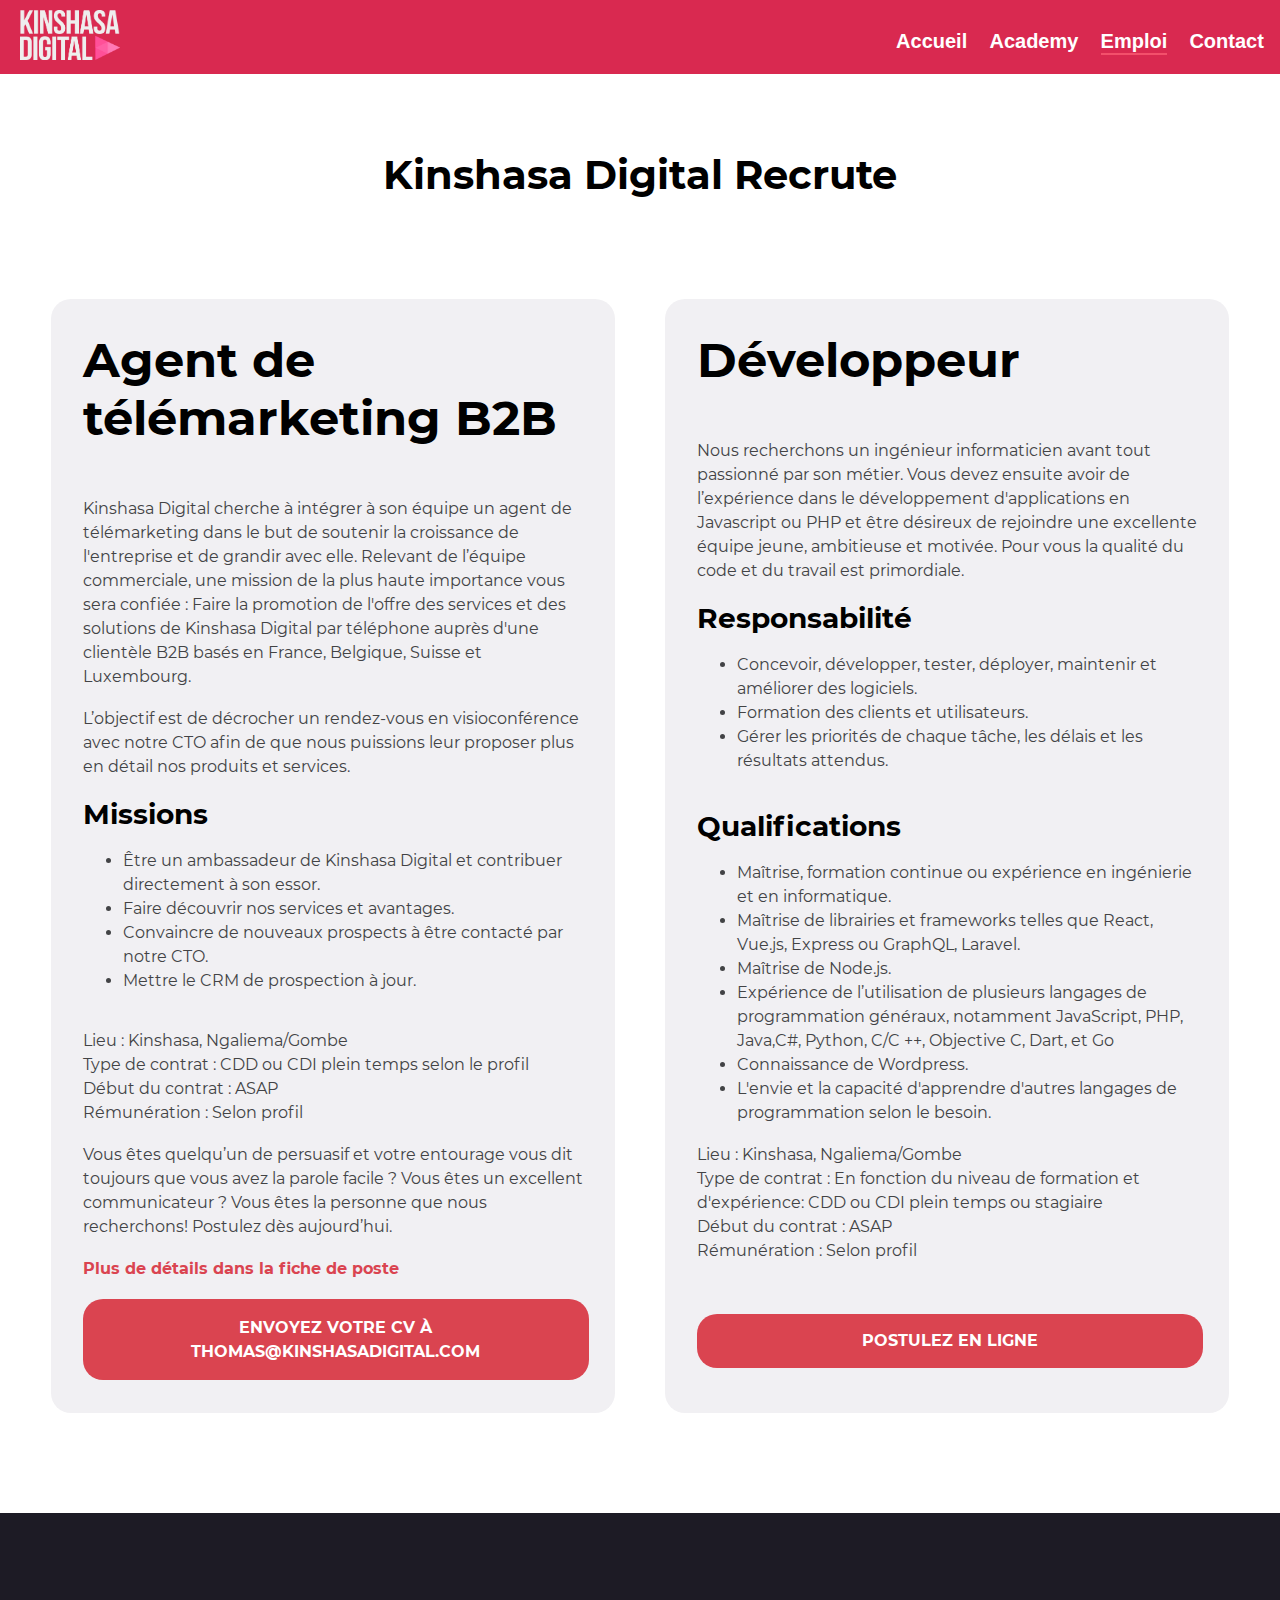
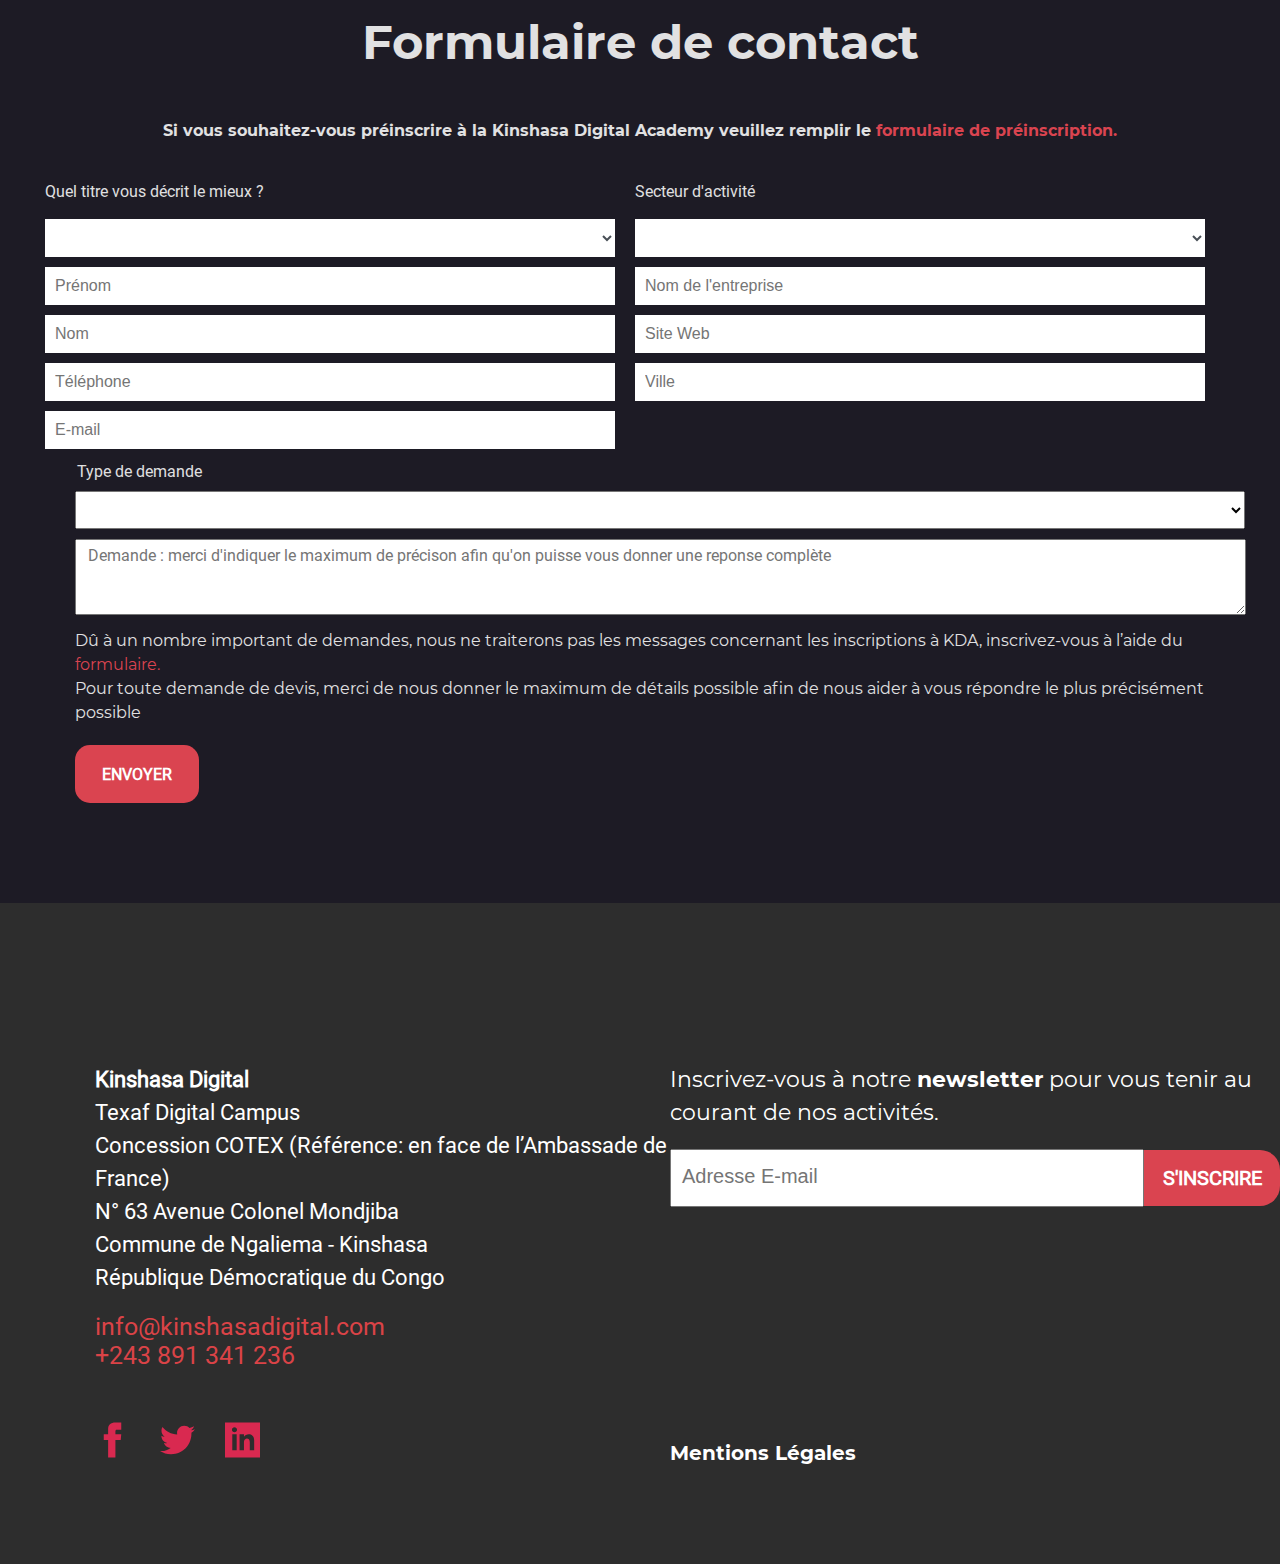
==== commit 0571263c: "Add files via upload" ====
--- a/Emplois.html
+++ b/Emplois.html
@@ -5,6 +5,7 @@
     <meta http-equiv="X-UA-Compatible" content="IE=edge">
     <meta name="viewport" content="width=device-width, initial-scale=1.0">
     <link rel="stylesheet" type="text/css" href="kda.css">
+    <link rel="shortcut icon" type="image/x-icon" href="favicon.ico" />
     <title>Kinshasa Digital Academy</title>
 </head>
 
@@ -19,10 +20,10 @@
 				<!-- Logo & Menu -->
 				<div id="Menu">
 					
-                    <a href="index.html">Acceuil</a>
-                    <a href="">Academy</a>
-                    <a href="Emplois.html">Emploi</a>
-                    <a href="">Contact</a>
+                    <li><a class="bordure-bas" href="index.html">Accueil</a></li>
+                    <li><a class="bordure-bas" href="">Academy</a></li>
+                    <li><a class="bordure-bas menu-active" href="Emplois.html">Emploi</a></li>
+                    <li><a class="bordure-bas" href="">Contact</a></li>
                 
             </div>
 		</nav>
@@ -151,7 +152,7 @@
 
         <h2>Formulaire de contact</h2>
         
-        <p>Si vous souhaitez-vous préinscrire à la Kinshasa Digital Academy veuillez remplir le <span id="span1">formulaire de préinscription.</span></p>
+        <p>Si vous souhaitez-vous préinscrire à la Kinshasa Digital Academy veuillez remplir le <span id="span1" class="border-bottom-animation">formulaire de préinscription.</span></p>
 
 
        
@@ -277,9 +278,9 @@
                 
                             <div id="reseaux-sociaux">
                             <ul>
-                                <li><a href=""><img src="iconmonstr-facebook-1.svg" alt=""></a></li>
-                                <li class="reseaux2-3"><a href=""><img src="iconmonstr-twitter-1.svg" alt=""></a></li>
-                                <li class="reseaux2-3"><a href=""><img src="iconmonstr-linkedin-2.svg" alt=""></a></li> 
+                                <li ><a href="" class="border-bottom-animation"><img src="iconmonstr-facebook-1.svg" alt=""></a></li>
+                                <li class="reseaux2-3"><a href="" class="border-bottom-animation"><img src="iconmonstr-twitter-1.svg" alt=""></a></li>
+                                <li class="reseaux2-3"><a href="" class="border-bottom-animation"><img src="iconmonstr-linkedin-2.svg" alt=""></a></li> 
                                 
                                 
                             </ul>
@@ -317,7 +318,9 @@
                 
                 
                 
-                            <a href="">Mentions Légales</a>
+                            <div class="mentions-legales">
+                                <a href="">Mentions Légales</a>
+                            </div>
                 
                         </div>
                 
--- a/kda.css
+++ b/kda.css
@@ -61,6 +61,10 @@
   height: 50px;
   width: 100px;
   margin-left: 10px;
+}
+
+#Menu > li {
+	list-style: none;
 }
 
 #Menu {
@@ -74,18 +78,36 @@
 	font-weight: bold;
 	width: 100%;
 	float: right;
-}
-
-#Menu > ul > li:hover {
-	border-bottom: solid 3px #f3506b;
-    transition: 1s solid ease;
-}
-
-#Menu > a {
+	
+}
+
+#Menu > li > a {
 
 	text-decoration: none;
-	color: white;
-	
+	color: white;	
+}
+
+.bordure-bas::after {
+	content: "";
+	display: block;
+	width: 0%;
+	height: 2px;
+	background: #f3506b;
+	transition: width .3s;
+}
+
+
+
+
+.bordure-bas:hover::after {
+	width: 100%;
+	transition: width .3s;
+}
+.menu-active::after {
+	display: block;
+	width: 100%;
+	height: 2px;
+	background: #f3506b;
 
 }
 
@@ -145,10 +167,11 @@
 	
 }
 
-#PARTIEBESOINDE > h1 > #MOTQUALIFIÉS {
+#PARTIEBESOINDE > h1 > #MOTQUALIFIES {
 
 	color: yellow;
 }
+
 #PARTIEBESOINDE > div {
 	display: flex;
 	justify-content: center;
@@ -437,6 +460,7 @@
 	flex-direction: row;
 	overflow: hidden;
 	padding-bottom: 100px;
+	justify-content: center;
 
 }
 
@@ -1040,9 +1064,7 @@
 	border: solid #f1f0f3;
 	background-color: #f1f0f3;
 	border-bottom-left-radius: 20px;
-	border-bottom-right-radius: 20px;
-
-	
+	border-bottom-right-radius: 20px;	
 }
 
 #cadre-interieur-block2 {
@@ -1113,7 +1135,6 @@
 	margin-left: 50%;
 	position: relative;
 	transform: translateX( -50%);
-	
 	width:90%;
 }
 
@@ -1132,7 +1153,12 @@
 	flex-direction: column;
 	justify-content: space-evenly;
 }
-
+#forpadding {
+	padding-top: 37px;
+} 
+#forpadding2 {
+	padding-top: 37px;
+}
 
 
 .block-du-logo > .bordure-image > div > p {
@@ -1292,6 +1318,7 @@
 	display: flex;
 	justify-content: space-evenly;
 	padding-top: 100px;
+	padding-bottom: 100px;
 }
 
 #main-8e-block > div > h1 {
@@ -1445,8 +1472,7 @@
 	justify-content: space-evenly;
 	align-items: center;
 	height: 56px;
-	width: 670px;
-
+	width: 800px;
 	margin-left: 50%;
 	position: relative;
 	transform: translateX(-50%);
@@ -1632,10 +1658,10 @@
 color: #da4347;
 font-size: 25px;
 font-family: RobotoRegular;
-line-height: 33px;
+
 text-decoration: none;
 margin-left: 80px;
-
+display: inline-block;
 }
 
 
@@ -1644,12 +1670,10 @@
 
 	color: #da4347;
 	font-size: 25px;
-	font-family: Roboto, sans-serif;
-	line-height: 33px;
+	font-family: RobotoRegular;
 	text-decoration: none;
-	border-bottom: solid 3px #da4347;
-	transition: 1s solid ease;	
 	margin-left: 80px;
+
 
 	
 }
@@ -1754,14 +1778,7 @@
 	margin-top: 1px;
 }
 
-#part-droite > a {
-
-	font-size: 20px;
-	font-family: MontserratBold;
-	color: white;
-	text-decoration: none;
-
-}
+
 
 /* 11e BLOCK NOIR FIN */
 
@@ -2022,7 +2039,7 @@
 	color: #da4450;
 	padding-bottom: 20px;
 	text-align: center;
-
+	display: inline-block;
 }
 
 #last-formulaire {
@@ -2237,13 +2254,14 @@
 		justify-content: center;
 		align-items: center;
 		text-align: center;
-		border-radius: 20px;
+		border-radius: 15px;
 		font-family: RobotoRegular;
 		text-decoration: none;
 		font-size: 16px;
 		border: none;
 		color: white;
 		font-weight: 700;
+		transition: background-color 0.2s;
 		
 	
 	
@@ -2255,21 +2273,70 @@
 
 	height: 58px;
 	width: 124px;
-	background-color: #1d1b25;
+	background-color:#1d1b25;
 	display: flex;
 	margin-left: 75px;
 	justify-content: center;
 	align-items: center;
 	text-align: center;
-	border-radius: 20px;
+	border-radius: 15px;
 	font-family: RobotoRegular;
 	text-decoration: none;
 	font-size: 16px;
-	border: solid 2px #da4450;;
+	border: none;
 	color: white;
 	font-weight: 700;
-	padding-bottom: 100px;
-	
-
-
-}+	border: solid #da4450;
+	
+
+
+}
+
+.mentions-legales
+ {
+	 
+	 font-size: 20px;
+	 font-family: MontserratBold;
+	 color: white;
+	 text-decoration: none;
+	 display: inline-block;
+	 
+ }
+
+ .mentions-legales > a {
+	 text-decoration: none;
+	 color: white;
+ }
+.mentions-legales::after {
+	content: "";
+	display: block;
+	width: 0%;
+	height: 2px;
+	background: #f3506b;
+	transition: width .3s;
+}
+
+
+
+.mentions-legales:hover::after {
+	width: 100%;
+	transition: width .3s;
+}
+/* */
+
+.border-bottom-animation::after {
+	content: "";
+	display: block;
+	width: 0%;
+	height: 2px;
+	background: #f3506b;
+	transition: width .3s;
+}
+
+
+
+.border-bottom-animation:hover::after {
+	width: 100%;
+	transition: width .3s;
+}
+
